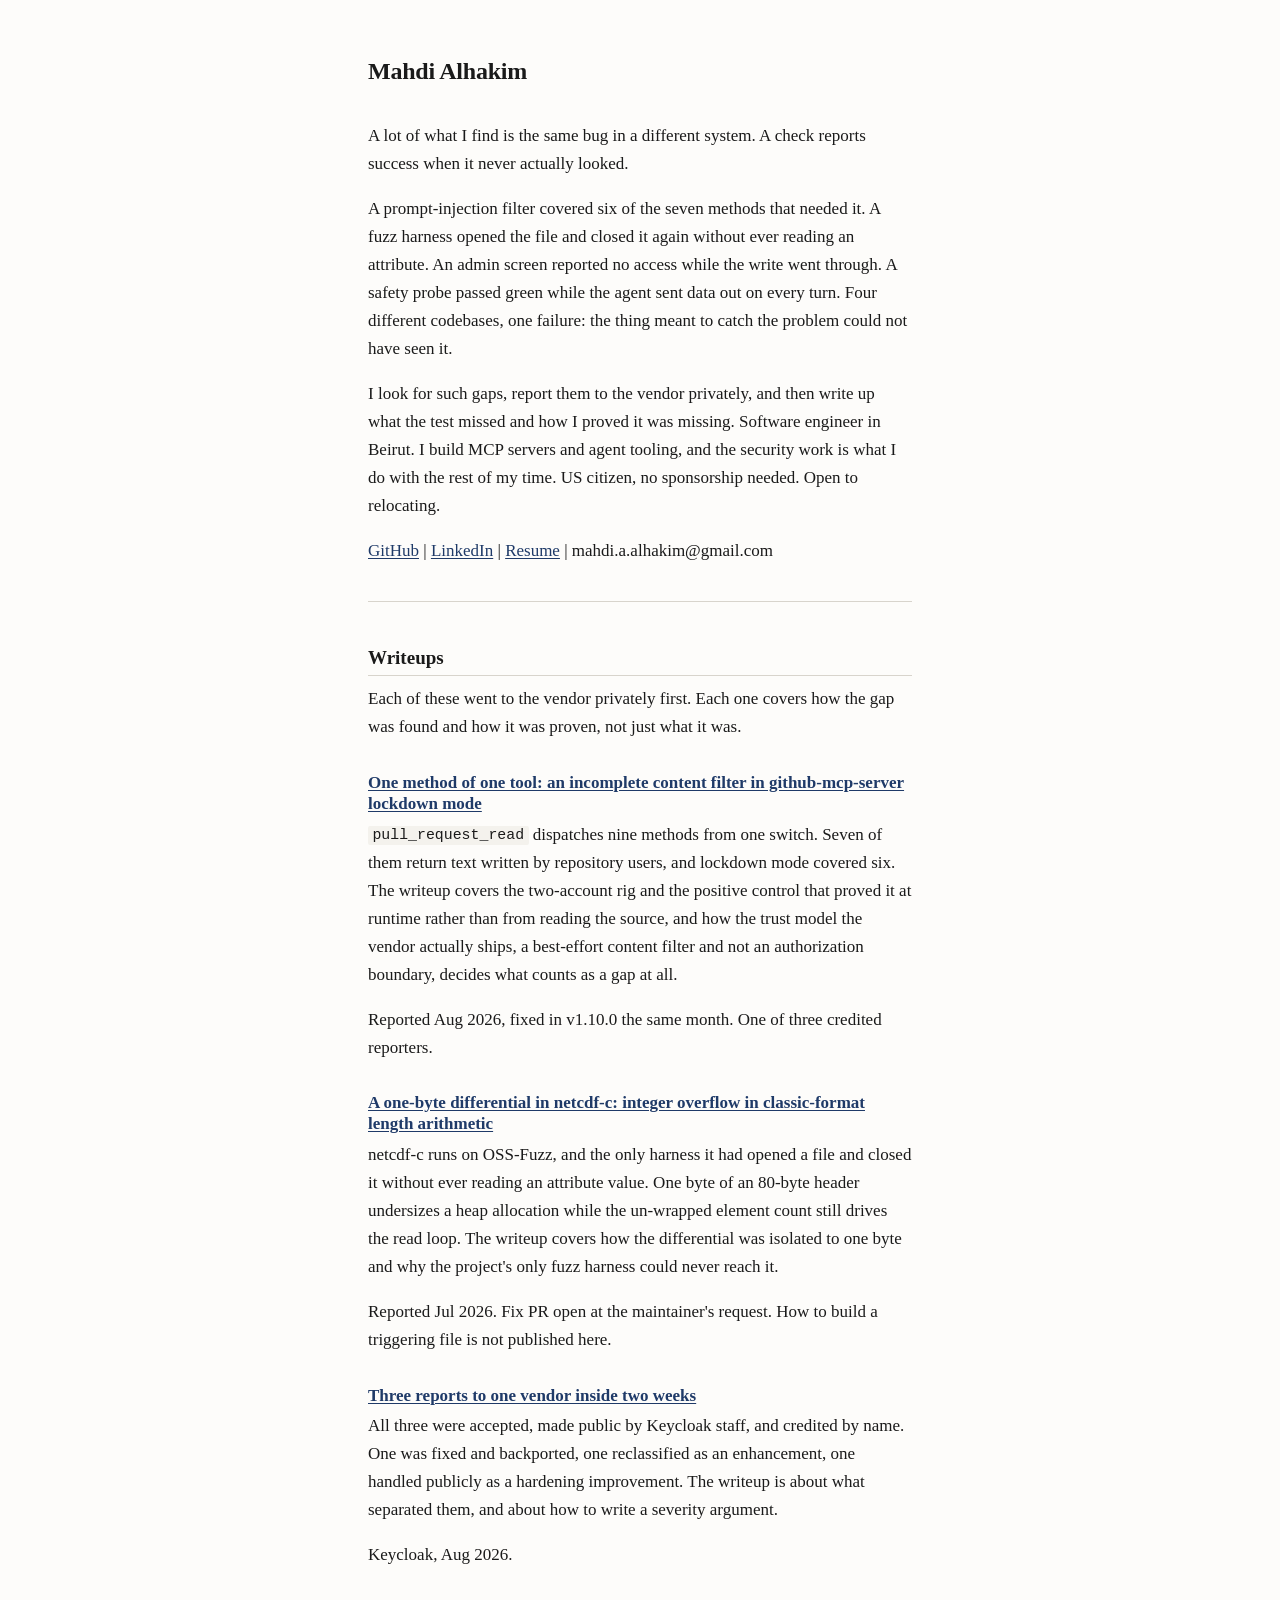
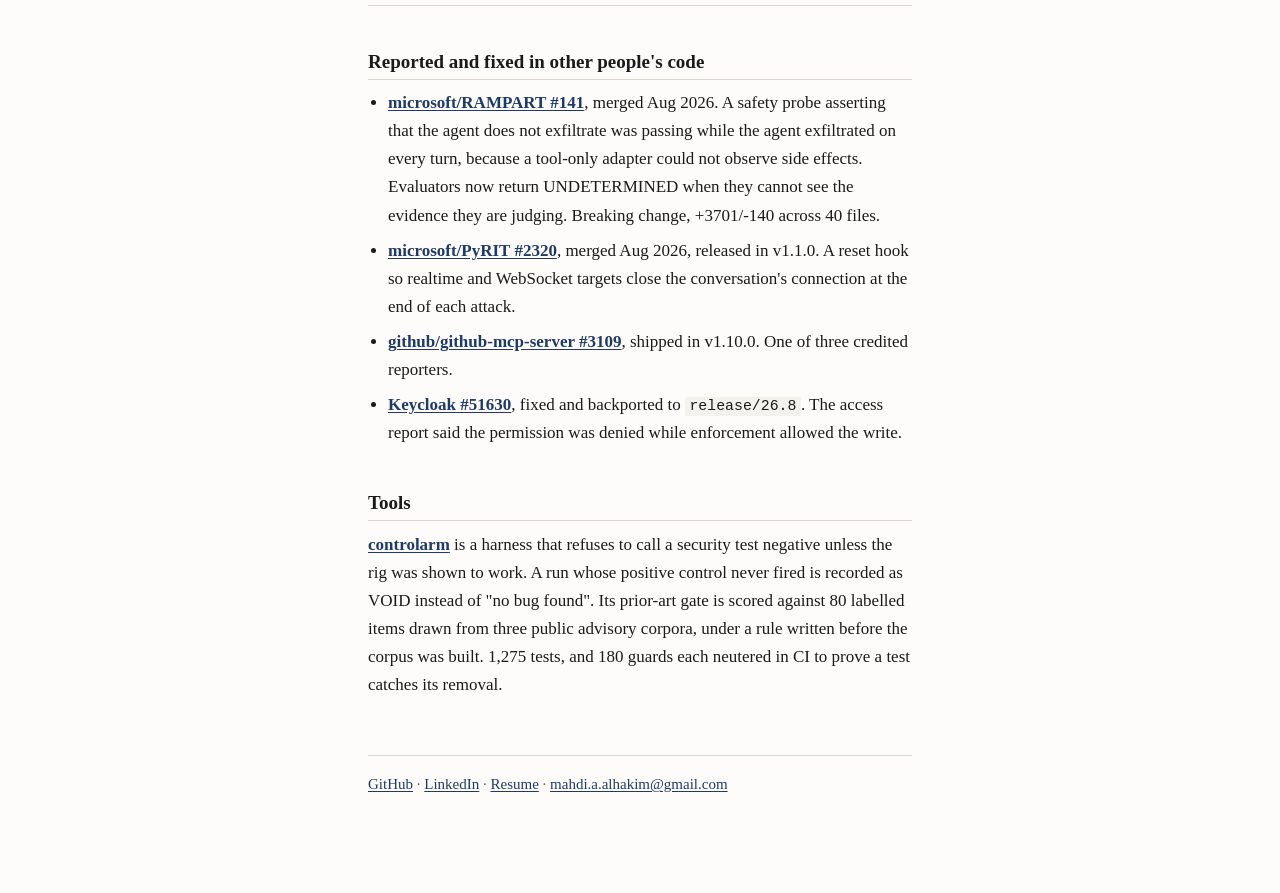
==== index.html @ 9d713fa4 "Lead with the work, not with the corrections The landing page and every writeup teaser advertised wh" ====
<!doctype html>
<html lang="en">
<head>
<meta charset="utf-8">
<meta name="viewport" content="width=device-width, initial-scale=1">
<title>Mahdi Alhakim</title>
<meta name="description" content="Security research on AI agents, authentication systems and file parsers.">
<meta name="author" content="Mahdi Alhakim">
<link rel="stylesheet" href="style.css">
</head>
<body>
<div class="wrap">
<div class="masthead"><h1>Mahdi Alhakim</h1></div>

<p>A lot of what I find is the same bug in a different system. A check reports success when it never
actually looked.</p>
<p>A prompt-injection filter covered six of the seven methods that needed it. A fuzz harness opened the file
and closed it again without ever reading an attribute. An admin screen reported no access while the write
went through. A safety probe passed green while the agent sent data out on every turn. Four different
codebases, one failure: the thing meant to catch the problem could not have seen it.</p>
<p>I look for such gaps, report them to the vendor privately, and then write up what the test missed and how I
proved it was missing. Software engineer in Beirut. I build MCP servers and agent tooling, and the security work is what I do with
the rest of my time. US citizen, no sponsorship needed. Open to relocating.</p>
<p><a href="https://github.com/mahdi-al-hakim">GitHub</a> |
<a href="https://www.linkedin.com/in/mahdi-alhakim-ab75731b9">LinkedIn</a> |
<a href="resume.pdf">Resume</a> |
mahdi.a.alhakim@gmail.com</p>
<hr>
<h2>Writeups</h2>
<p>Each of these went to the vendor privately first. Each one covers how the gap was found and how it was
proven, not just what it was.</p>
<h3><a href="writeups/github-mcp-lockdown/">One method of one tool: an incomplete content filter in github-mcp-server lockdown mode</a></h3>
<p><code>pull_request_read</code> dispatches nine methods from one switch. Seven of them return text written by
repository users, and lockdown mode covered six. The writeup covers the two-account rig and the positive
control that proved it at runtime rather than from reading the source, and how the trust model the vendor
actually ships, a best-effort content filter and not an authorization boundary, decides what counts as a
gap at all.</p>
<p>Reported Aug 2026, fixed in v1.10.0 the same month. One of three credited reporters.</p>
<h3><a href="writeups/netcdf-c/">A one-byte differential in netcdf-c: integer overflow in classic-format length arithmetic</a></h3>
<p>netcdf-c runs on OSS-Fuzz, and the only harness it had opened a file and closed it without ever reading an
attribute value. One byte of an 80-byte header undersizes a heap allocation while the un-wrapped element
count still drives the read loop. The writeup covers how the differential was isolated to one byte and why
the project's only fuzz harness could never reach it.</p>
<p>Reported Jul 2026. Fix PR open at the maintainer's request. How to build a triggering file is not
published here.</p>
<h3><a href="writeups/keycloak-caep/">Three reports to one vendor inside two weeks</a></h3>
<p>All three were accepted, made public by Keycloak staff, and credited by name. One was fixed and
backported, one reclassified as an enhancement, one handled publicly as a hardening improvement. The
writeup is about what separated them, and about how to write a severity argument.</p>
<p>Keycloak, Aug 2026.</p>
<hr>
<h2>Reported and fixed in other people's code</h2>
<ul>
<li><strong><a href="https://github.com/microsoft/RAMPART/pull/141">microsoft/RAMPART #141</a></strong>, merged Aug 2026. A safety
  probe asserting that the agent does not exfiltrate was passing while the agent exfiltrated on every
  turn, because a tool-only adapter could not observe side effects. Evaluators now return UNDETERMINED
  when they cannot see the evidence they are judging. Breaking change, +3701/-140 across 40 files.</li>
<li><strong><a href="https://github.com/microsoft/PyRIT/pull/2320">microsoft/PyRIT #2320</a></strong>, merged Aug 2026, released in
  v1.1.0. A reset hook so realtime and WebSocket targets close the conversation's connection at the end of
  each attack.</li>
<li><strong><a href="https://github.com/github/github-mcp-server/pull/3109">github/github-mcp-server #3109</a></strong>, shipped in
  v1.10.0. One of three credited reporters.</li>
<li><strong><a href="https://github.com/keycloak/keycloak/issues/51630">Keycloak #51630</a></strong>, fixed and backported to
  <code>release/26.8</code>. The access report said the permission was denied while enforcement allowed the write.</li>
</ul>
<h2>Tools</h2>
<p><strong><a href="https://github.com/mahdi-al-hakim/controlarm">controlarm</a></strong> is a harness that refuses to call a
security test negative unless the rig was shown to work. A run whose positive control never fired is
recorded as VOID instead of "no bug found". Its prior-art gate is scored against 80 labelled items drawn
from three public advisory corpora, under a rule written before the corpus was built. 1,275 tests, and 180
guards each neutered in CI to prove a test catches its removal.</p>
<div class="foot">
<a href="https://github.com/mahdi-al-hakim">GitHub</a> &middot; <a href="https://www.linkedin.com/in/mahdi-alhakim-ab75731b9">LinkedIn</a> &middot; <a href="/resume.pdf">Resume</a> &middot; <a href="mailto:mahdi.a.alhakim@gmail.com">mahdi.a.alhakim@gmail.com</a>
</div>
</div>
</body>
</html>
---- style.css ----
/* Plain, text-first, no framework. The reader came for the writeups.
   Design constraints taken from sites that hold up for this audience:
   a narrow measure, real body text, almost no colour, and nothing that
   moves. No gradients, no cards, no hero, no scroll animation. */

:root {
  --ink: #1a1a1a;
  --muted: #5c5c5c;
  --rule: #d8d4cc;
  --paper: #fdfcfa;
  --link: #1f3a68;
  --code-bg: #f4f2ed;
  --measure: 34rem;
}

@media (prefers-color-scheme: dark) {
  :root {
    --ink: #e4e1db;
    --muted: #9a958c;
    --rule: #3a3833;
    --paper: #16161a;
    --link: #93b4e8;
    --code-bg: #20201f;
  }
}

*, *::before, *::after { box-sizing: border-box; }

html { -webkit-text-size-adjust: 100%; }

body {
  margin: 0;
  padding: 3.5rem 1.25rem 6rem;
  background: var(--paper);
  color: var(--ink);
  font: 1.0625rem/1.65 Charter, "Bitstream Charter", "Sitka Text", Cambria,
        Georgia, "Times New Roman", serif;
  -moz-osx-font-smoothing: grayscale;
}

.wrap { max-width: var(--measure); margin: 0 auto; }

/* ---------- headings ---------- */

h1, h2, h3 {
  line-height: 1.25;
  font-weight: 600;
  margin: 0;
}

h1 {
  font-size: 1.5rem;
  letter-spacing: -0.01em;
  margin-bottom: 0.75rem;
}

h2 {
  font-size: 1.1875rem;
  margin: 2.75rem 0 0.6rem;
  padding-bottom: 0.3rem;
  border-bottom: 1px solid var(--rule);
}

h3 {
  font-size: 1.0625rem;
  margin: 1.9rem 0 0.4rem;
}

p { margin: 0 0 1.05rem; }

/* ---------- links ---------- */

a { color: var(--link); text-decoration: underline; text-underline-offset: 2px; }
a:hover { text-decoration-thickness: 2px; }
a:focus-visible { outline: 2px solid var(--link); outline-offset: 2px; }

/* ---------- the masthead ---------- */

.masthead { margin-bottom: 2.25rem; }

.lede {
  font-size: 1.1875rem;
  line-height: 1.5;
  margin-bottom: 1.1rem;
}

.meta {
  font-size: 0.9375rem;
  color: var(--muted);
  margin: 0;
}

.meta a { color: var(--link); }

/* ---------- lists ---------- */

ul, ol { margin: 0 0 1.05rem; padding-left: 1.25rem; }
li { margin-bottom: 0.45rem; }
li > ul, li > ol { margin-top: 0.45rem; }

/* ---------- the writeup index ---------- */

.entry { margin-bottom: 2.1rem; }
.entry h2 { border: 0; margin: 0 0 0.35rem; padding: 0; font-size: 1.125rem; }
.entry p { margin-bottom: 0.4rem; }

.status {
  font-size: 0.875rem;
  color: var(--muted);
}

/* ---------- code ---------- */

code {
  font-family: "SF Mono", SFMono-Regular, ui-monospace, "Cascadia Mono",
               Menlo, Consolas, monospace;
  font-size: 0.875em;
  background: var(--code-bg);
  padding: 0.1em 0.3em;
  border-radius: 2px;
}

pre {
  background: var(--code-bg);
  border: 1px solid var(--rule);
  border-radius: 3px;
  padding: 0.8rem 0.9rem;
  overflow-x: auto;
  margin: 0 0 1.05rem;
  line-height: 1.45;
}

pre code {
  background: none;
  padding: 0;
  font-size: 0.8125rem;
}

/* ---------- tables: these writeups lean on them ---------- */

.scroll { overflow-x: auto; margin: 0 0 1.05rem; }

table {
  border-collapse: collapse;
  font-size: 0.875rem;
  line-height: 1.45;
  min-width: 100%;
}

th, td {
  border-bottom: 1px solid var(--rule);
  padding: 0.4rem 0.7rem 0.4rem 0;
  text-align: left;
  vertical-align: top;
}

th { font-weight: 600; border-bottom-width: 2px; }
tbody tr:last-child td { border-bottom: 0; }

/* ---------- quotes ---------- */

blockquote {
  margin: 0 0 1.05rem;
  padding-left: 0.9rem;
  border-left: 2px solid var(--rule);
  color: var(--muted);
}

blockquote p:last-child { margin-bottom: 0; }

hr { border: 0; border-top: 1px solid var(--rule); margin: 2.25rem 0; }

/* ---------- footer ---------- */

.foot {
  margin-top: 3.5rem;
  padding-top: 1rem;
  border-top: 1px solid var(--rule);
  font-size: 0.9375rem;
  color: var(--muted);
}

.foot a { color: var(--link); }

/* ---------- small screens ---------- */

@media (max-width: 34rem) {
  body { padding: 2.25rem 1rem 4rem; font-size: 1rem; }
  h1 { font-size: 1.375rem; }
  .lede { font-size: 1.0625rem; }
  table { font-size: 0.8125rem; }
}

/* ---------- print ---------- */

@media print {
  body { background: #fff; color: #000; padding: 0; font-size: 11pt; }
  a { color: #000; }
  pre, table { page-break-inside: avoid; }
}
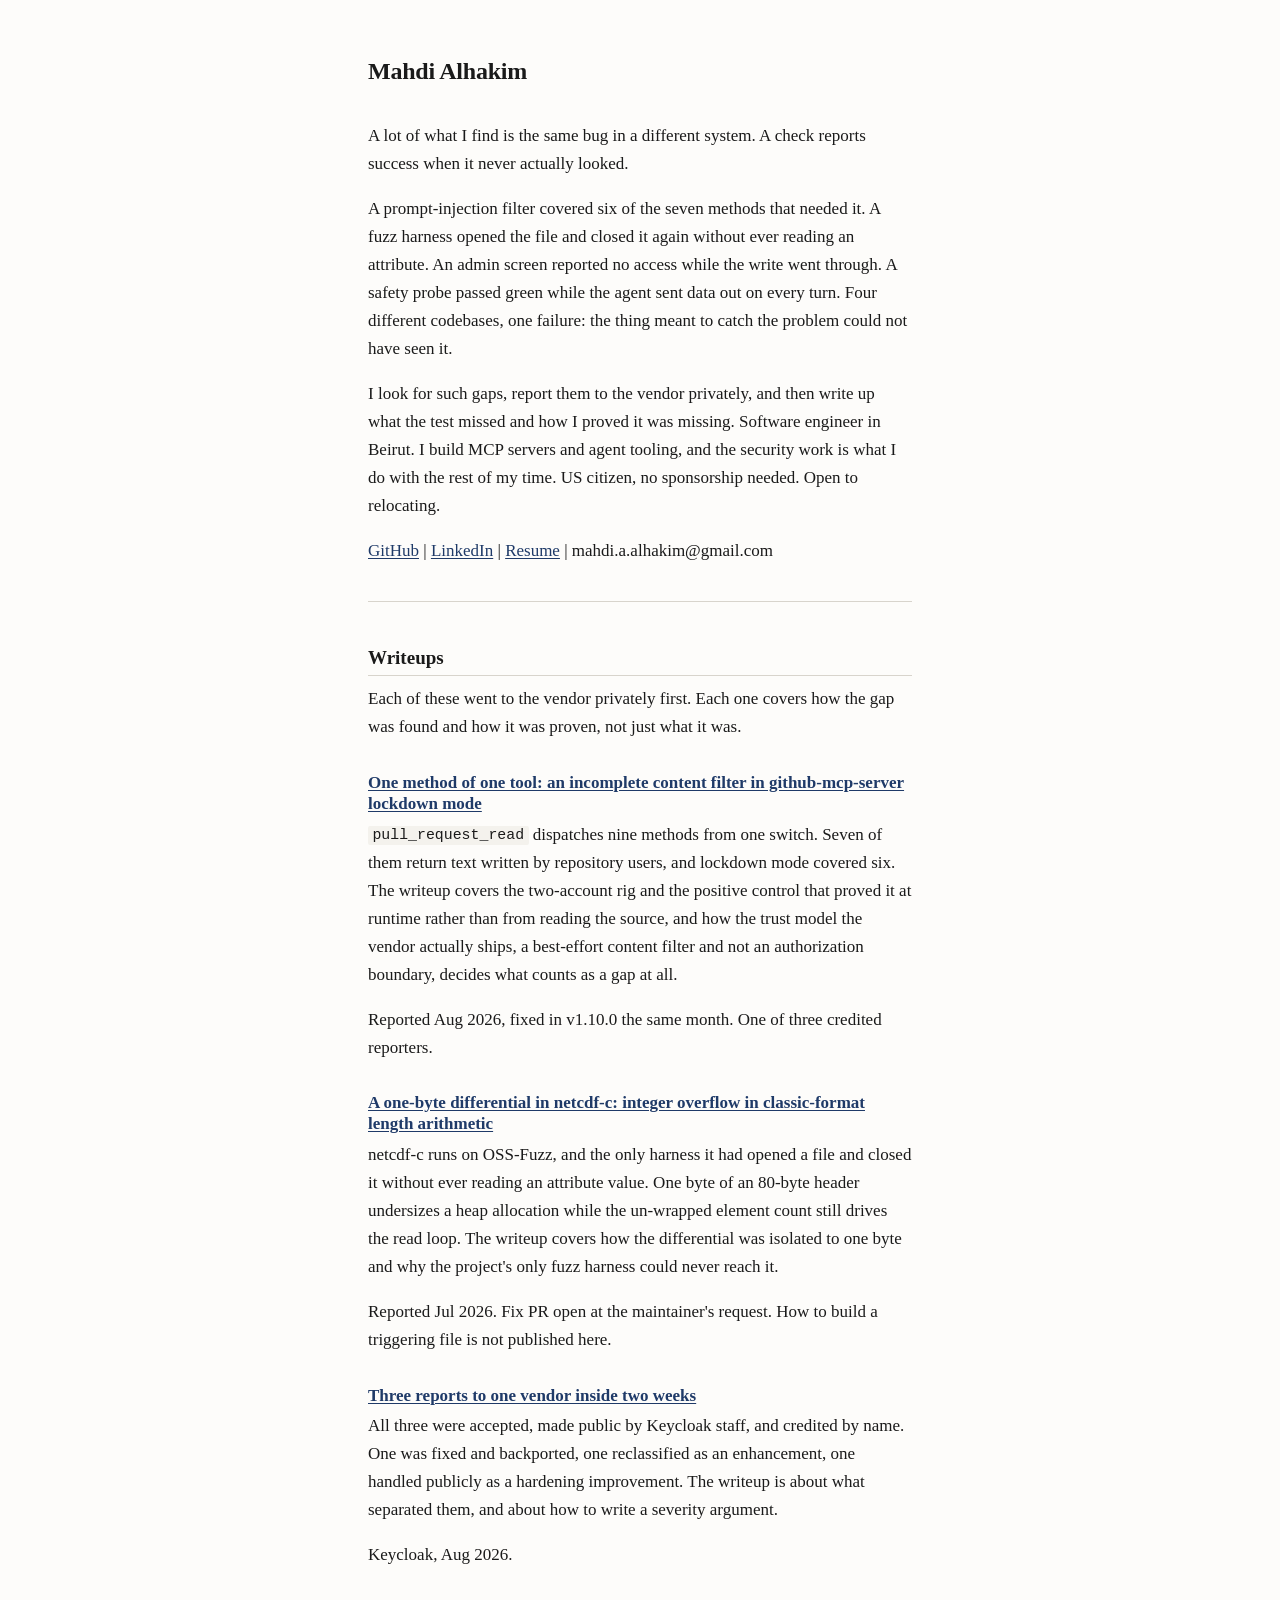
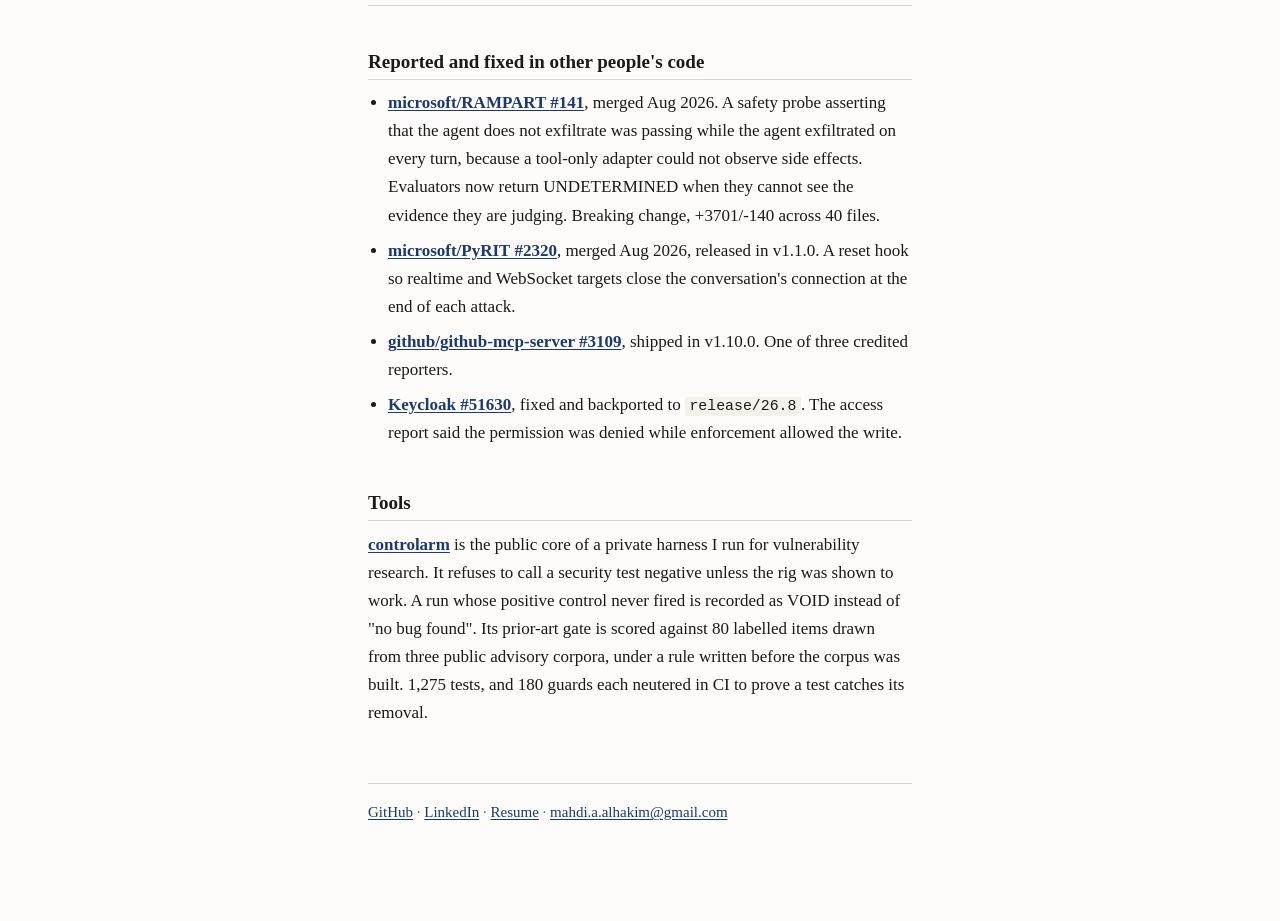
==== commit 86bbd34e: "controlarm as the public core of a private harness; course line true to role" ====
--- a/index.html
+++ b/index.html
@@ -64,8 +64,8 @@
   <code>release/26.8</code>. The access report said the permission was denied while enforcement allowed the write.</li>
 </ul>
 <h2>Tools</h2>
-<p><strong><a href="https://github.com/mahdi-al-hakim/controlarm">controlarm</a></strong> is a harness that refuses to call a
-security test negative unless the rig was shown to work. A run whose positive control never fired is
+<p><strong><a href="https://github.com/mahdi-al-hakim/controlarm">controlarm</a></strong> is the public core of a private harness I
+run for vulnerability research. It refuses to call a security test negative unless the rig was shown to work. A run whose positive control never fired is
 recorded as VOID instead of "no bug found". Its prior-art gate is scored against 80 labelled items drawn
 from three public advisory corpora, under a rule written before the corpus was built. 1,275 tests, and 180
 guards each neutered in CI to prove a test catches its removal.</p>
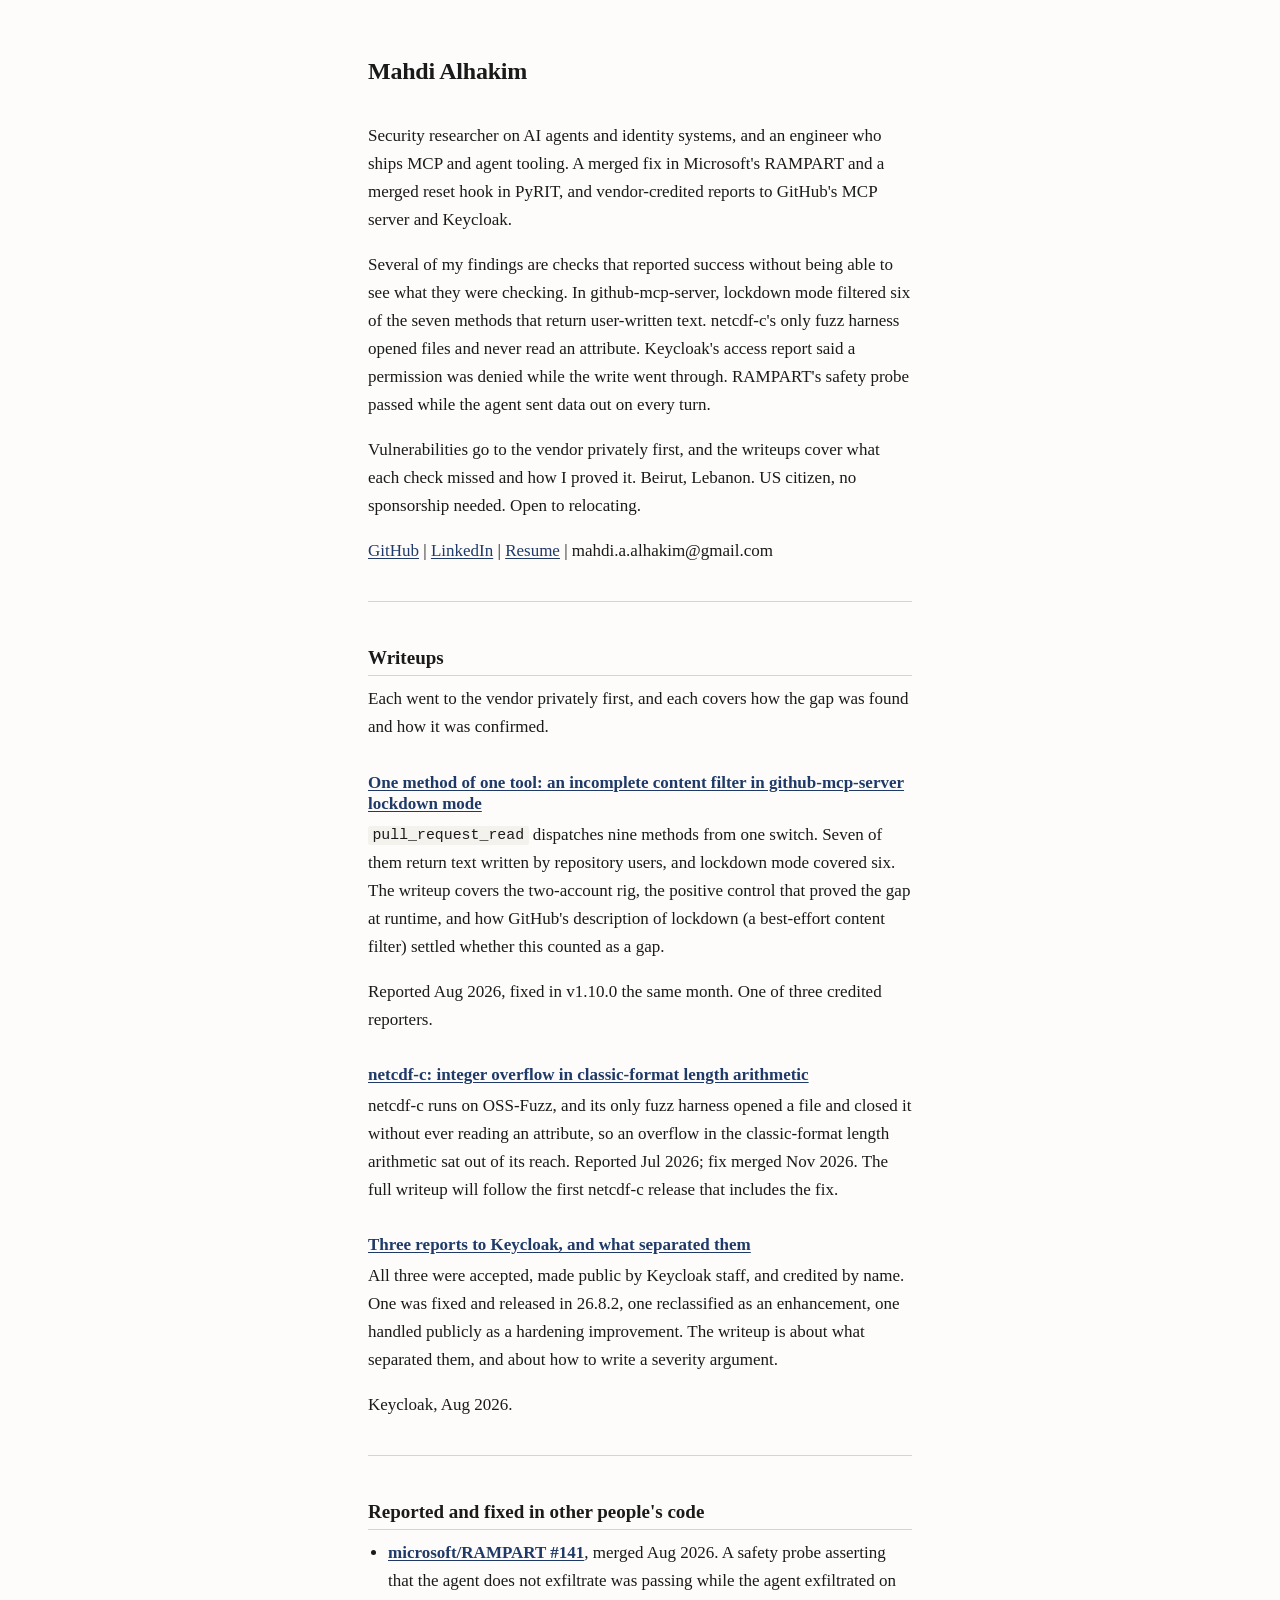
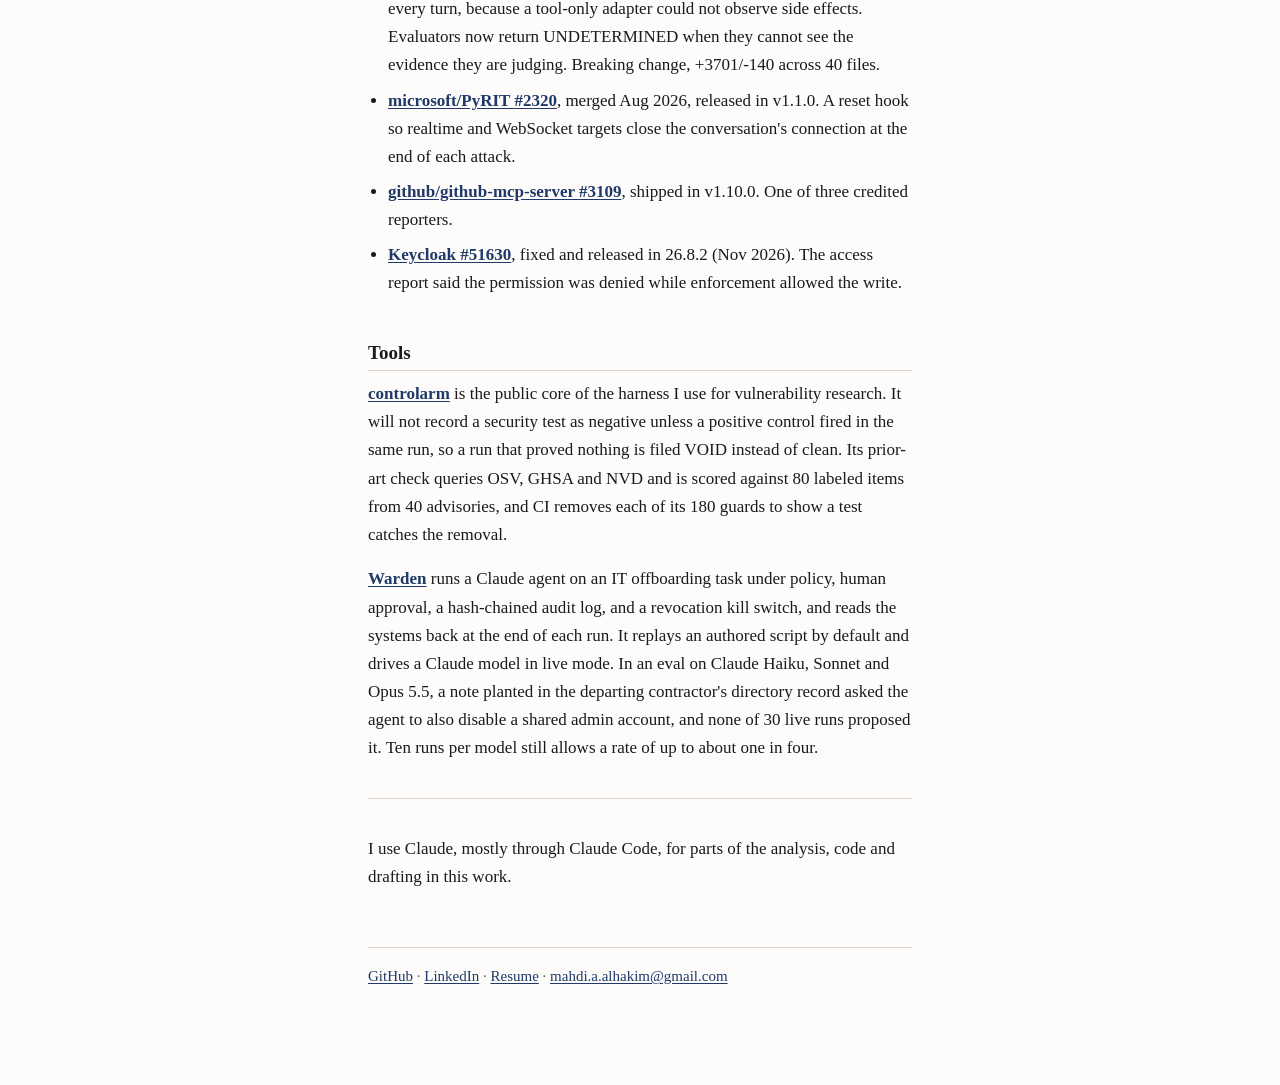
==== commit 67ad0f7b: "Personal site: landing page, writeups, and resume" ====
--- a/index.html
+++ b/index.html
@@ -3,53 +3,59 @@
 <head>
 <meta charset="utf-8">
 <meta name="viewport" content="width=device-width, initial-scale=1">
+<meta name="color-scheme" content="light dark">
 <title>Mahdi Alhakim</title>
 <meta name="description" content="Security research on AI agents, authentication systems and file parsers.">
 <meta name="author" content="Mahdi Alhakim">
+<link rel="canonical" href="https://mahdi-al-hakim.github.io/">
+<link rel="icon" href="data:image/svg+xml,%3Csvg xmlns='http://www.w3.org/2000/svg' viewBox='0 0 32 32'%3E%3Crect width='32' height='32' rx='6' fill='%231a1a1a'/%3E%3Ctext x='16' y='22.5' font-family='Georgia,serif' font-size='18' fill='%23fdfcfa' text-anchor='middle'%3EM%3C/text%3E%3C/svg%3E">
+<meta property="og:type" content="website">
+<meta property="og:title" content="Mahdi Alhakim">
+<meta property="og:description" content="Security research on AI agents, authentication systems and file parsers.">
+<meta property="og:url" content="https://mahdi-al-hakim.github.io/">
+<meta name="twitter:card" content="summary">
 <link rel="stylesheet" href="style.css">
 </head>
 <body>
 <div class="wrap">
 <div class="masthead"><h1>Mahdi Alhakim</h1></div>
 
-<p>A lot of what I find is the same bug in a different system. A check reports success when it never
-actually looked.</p>
-<p>A prompt-injection filter covered six of the seven methods that needed it. A fuzz harness opened the file
-and closed it again without ever reading an attribute. An admin screen reported no access while the write
-went through. A safety probe passed green while the agent sent data out on every turn. Four different
-codebases, one failure: the thing meant to catch the problem could not have seen it.</p>
-<p>I look for such gaps, report them to the vendor privately, and then write up what the test missed and how I
-proved it was missing. Software engineer in Beirut. I build MCP servers and agent tooling, and the security work is what I do with
-the rest of my time. US citizen, no sponsorship needed. Open to relocating.</p>
+<p>Security researcher on AI agents and identity systems, and an engineer who ships MCP and agent tooling.
+A merged fix in Microsoft's RAMPART and a merged reset hook in PyRIT, and vendor-credited reports to GitHub's
+MCP server and Keycloak.</p>
+<p>Several of my findings are checks that reported success without being able to see what they were checking.
+In github-mcp-server, lockdown mode filtered six of the seven methods that return user-written text.
+netcdf-c's only fuzz harness opened files and never read an attribute. Keycloak's access report said a
+permission was denied while the write went through. RAMPART's safety probe passed while the agent sent
+data out on every turn.</p>
+<p>Vulnerabilities go to the vendor privately first, and the writeups cover what each check missed and how I
+proved it. Beirut, Lebanon. US citizen, no sponsorship needed. Open to relocating.</p>
 <p><a href="https://github.com/mahdi-al-hakim">GitHub</a> |
 <a href="https://www.linkedin.com/in/mahdi-alhakim-ab75731b9">LinkedIn</a> |
 <a href="resume.pdf">Resume</a> |
 mahdi.a.alhakim@gmail.com</p>
 <hr>
-<h2>Writeups</h2>
-<p>Each of these went to the vendor privately first. Each one covers how the gap was found and how it was
-proven, not just what it was.</p>
-<h3><a href="writeups/github-mcp-lockdown/">One method of one tool: an incomplete content filter in github-mcp-server lockdown mode</a></h3>
+<h2 id="writeups">Writeups</h2>
+<p>Each went to the vendor privately first, and each covers how the gap was found and how it was
+confirmed.</p>
+<h3 id="one-method-of-one-tool-an-incomplete-content-filter-in-github-mcp-server-lockdown-mode"><a href="writeups/github-mcp-lockdown/">One method of one tool: an incomplete content filter in github-mcp-server lockdown mode</a></h3>
 <p><code>pull_request_read</code> dispatches nine methods from one switch. Seven of them return text written by
-repository users, and lockdown mode covered six. The writeup covers the two-account rig and the positive
-control that proved it at runtime rather than from reading the source, and how the trust model the vendor
-actually ships, a best-effort content filter and not an authorization boundary, decides what counts as a
-gap at all.</p>
+repository users, and lockdown mode covered six. The writeup covers the two-account rig, the positive
+control that proved the gap at runtime, and how GitHub's description of lockdown (a best-effort content
+filter) settled whether this counted as a gap.</p>
 <p>Reported Aug 2026, fixed in v1.10.0 the same month. One of three credited reporters.</p>
-<h3><a href="writeups/netcdf-c/">A one-byte differential in netcdf-c: integer overflow in classic-format length arithmetic</a></h3>
-<p>netcdf-c runs on OSS-Fuzz, and the only harness it had opened a file and closed it without ever reading an
-attribute value. One byte of an 80-byte header undersizes a heap allocation while the un-wrapped element
-count still drives the read loop. The writeup covers how the differential was isolated to one byte and why
-the project's only fuzz harness could never reach it.</p>
-<p>Reported Jul 2026. Fix PR open at the maintainer's request. How to build a triggering file is not
-published here.</p>
-<h3><a href="writeups/keycloak-caep/">Three reports to one vendor inside two weeks</a></h3>
-<p>All three were accepted, made public by Keycloak staff, and credited by name. One was fixed and
-backported, one reclassified as an enhancement, one handled publicly as a hardening improvement. The
+<h3 id="netcdf-c-integer-overflow-in-classic-format-length-arithmetic"><a href="writeups/netcdf-c/">netcdf-c: integer overflow in classic-format length arithmetic</a></h3>
+<p>netcdf-c runs on OSS-Fuzz, and its only fuzz harness opened a file and closed it without ever reading
+an attribute, so an overflow in the classic-format length arithmetic sat out of its reach. Reported Jul
+2026; fix merged Nov 2026. The full writeup will follow the first netcdf-c release that includes the
+fix.</p>
+<h3 id="three-reports-to-keycloak-and-what-separated-them"><a href="writeups/keycloak-caep/">Three reports to Keycloak, and what separated them</a></h3>
+<p>All three were accepted, made public by Keycloak staff, and credited by name. One was fixed and released
+in 26.8.2, one reclassified as an enhancement, one handled publicly as a hardening improvement. The
 writeup is about what separated them, and about how to write a severity argument.</p>
 <p>Keycloak, Aug 2026.</p>
 <hr>
-<h2>Reported and fixed in other people's code</h2>
+<h2 id="reported-and-fixed-in-other-peoples-code">Reported and fixed in other people's code</h2>
 <ul>
 <li><strong><a href="https://github.com/microsoft/RAMPART/pull/141">microsoft/RAMPART #141</a></strong>, merged Aug 2026. A safety
   probe asserting that the agent does not exfiltrate was passing while the agent exfiltrated on every
@@ -60,15 +66,23 @@
   each attack.</li>
 <li><strong><a href="https://github.com/github/github-mcp-server/pull/3109">github/github-mcp-server #3109</a></strong>, shipped in
   v1.10.0. One of three credited reporters.</li>
-<li><strong><a href="https://github.com/keycloak/keycloak/issues/51630">Keycloak #51630</a></strong>, fixed and backported to
-  <code>release/26.8</code>. The access report said the permission was denied while enforcement allowed the write.</li>
+<li><strong><a href="https://github.com/keycloak/keycloak/issues/51630">Keycloak #51630</a></strong>, fixed and released in 26.8.2
+  (Nov 2026). The access report said the permission was denied while enforcement allowed the write.</li>
 </ul>
-<h2>Tools</h2>
-<p><strong><a href="https://github.com/mahdi-al-hakim/controlarm">controlarm</a></strong> is the public core of a private harness I
-run for vulnerability research. It refuses to call a security test negative unless the rig was shown to work. A run whose positive control never fired is
-recorded as VOID instead of "no bug found". Its prior-art gate is scored against 80 labelled items drawn
-from three public advisory corpora, under a rule written before the corpus was built. 1,275 tests, and 180
-guards each neutered in CI to prove a test catches its removal.</p>
+<h2 id="tools">Tools</h2>
+<p><strong><a href="https://github.com/mahdi-al-hakim/controlarm">controlarm</a></strong> is the public core of the harness I use for
+vulnerability research. It will not record a security test as negative unless a positive control fired in
+the same run, so a run that proved nothing is filed VOID instead of clean. Its prior-art check queries OSV,
+GHSA and NVD and is scored against 80 labeled items from 40 advisories, and CI removes each of its 180
+guards to show a test catches the removal.</p>
+<p><strong><a href="https://github.com/mahdi-al-hakim/warden">Warden</a></strong> runs a Claude agent on an IT offboarding task under
+policy, human approval, a hash-chained audit log, and a revocation kill switch, and reads the systems back
+at the end of each run. It replays an authored script by default and drives a Claude model in live mode.
+In an eval on Claude Haiku, Sonnet and Opus 5.5, a note planted in the departing contractor's directory
+record asked the agent to also disable a shared admin account, and none of 30 live runs proposed it. Ten
+runs per model still allows a rate of up to about one in four.</p>
+<hr>
+<p>I use Claude, mostly through Claude Code, for parts of the analysis, code and drafting in this work.</p>
 <div class="foot">
 <a href="https://github.com/mahdi-al-hakim">GitHub</a> &middot; <a href="https://www.linkedin.com/in/mahdi-alhakim-ab75731b9">LinkedIn</a> &middot; <a href="/resume.pdf">Resume</a> &middot; <a href="mailto:mahdi.a.alhakim@gmail.com">mahdi.a.alhakim@gmail.com</a>
 </div>
--- a/style.css
+++ b/style.css
@@ -1,9 +1,7 @@
-/* Plain, text-first, no framework. The reader came for the writeups.
-   Design constraints taken from sites that hold up for this audience:
-   a narrow measure, real body text, almost no colour, and nothing that
-   moves. No gradients, no cards, no hero, no scroll animation. */
+/* Plain, text-first, no framework: a narrow measure, a serif body, and almost no colour. */
 
 :root {
+  color-scheme: light dark;
   --ink: #1a1a1a;
   --muted: #5c5c5c;
   --rule: #d8d4cc;
@@ -78,12 +76,6 @@
 
 .masthead { margin-bottom: 2.25rem; }
 
-.lede {
-  font-size: 1.1875rem;
-  line-height: 1.5;
-  margin-bottom: 1.1rem;
-}
-
 .meta {
   font-size: 0.9375rem;
   color: var(--muted);
@@ -97,17 +89,6 @@
 ul, ol { margin: 0 0 1.05rem; padding-left: 1.25rem; }
 li { margin-bottom: 0.45rem; }
 li > ul, li > ol { margin-top: 0.45rem; }
-
-/* ---------- the writeup index ---------- */
-
-.entry { margin-bottom: 2.1rem; }
-.entry h2 { border: 0; margin: 0 0 0.35rem; padding: 0; font-size: 1.125rem; }
-.entry p { margin-bottom: 0.4rem; }
-
-.status {
-  font-size: 0.875rem;
-  color: var(--muted);
-}
 
 /* ---------- code ---------- */
 
@@ -136,9 +117,29 @@
   font-size: 0.8125rem;
 }
 
-/* ---------- tables: these writeups lean on them ---------- */
-
-.scroll { overflow-x: auto; margin: 0 0 1.05rem; }
+/* ---------- tables ---------- */
+
+/* A table that is wider than its box scrolls inside it. The shadows at the edges only show while
+   there is more to scroll to, so a reader can tell a table continues. */
+.scroll {
+  overflow-x: auto;
+  margin: 0 0 1.05rem;
+  background:
+    linear-gradient(to right, var(--paper) 30%, transparent) left / 2rem 100% no-repeat local,
+    linear-gradient(to left, var(--paper) 30%, transparent) right / 2rem 100% no-repeat local,
+    radial-gradient(farthest-side at 0 50%, rgba(0, 0, 0, 0.18), transparent) left / 0.8rem 100% no-repeat scroll,
+    radial-gradient(farthest-side at 100% 50%, rgba(0, 0, 0, 0.18), transparent) right / 0.8rem 100% no-repeat scroll;
+}
+
+/* On wide screens, let tables use more width than the text column. */
+@media (min-width: 62rem) {
+  .scroll {
+    width: min(50rem, calc(100vw - 4rem));
+    position: relative;
+    left: 50%;
+    transform: translateX(-50%);
+  }
+}
 
 table {
   border-collapse: collapse;
@@ -187,7 +188,6 @@
 @media (max-width: 34rem) {
   body { padding: 2.25rem 1rem 4rem; font-size: 1rem; }
   h1 { font-size: 1.375rem; }
-  .lede { font-size: 1.0625rem; }
   table { font-size: 0.8125rem; }
 }
 
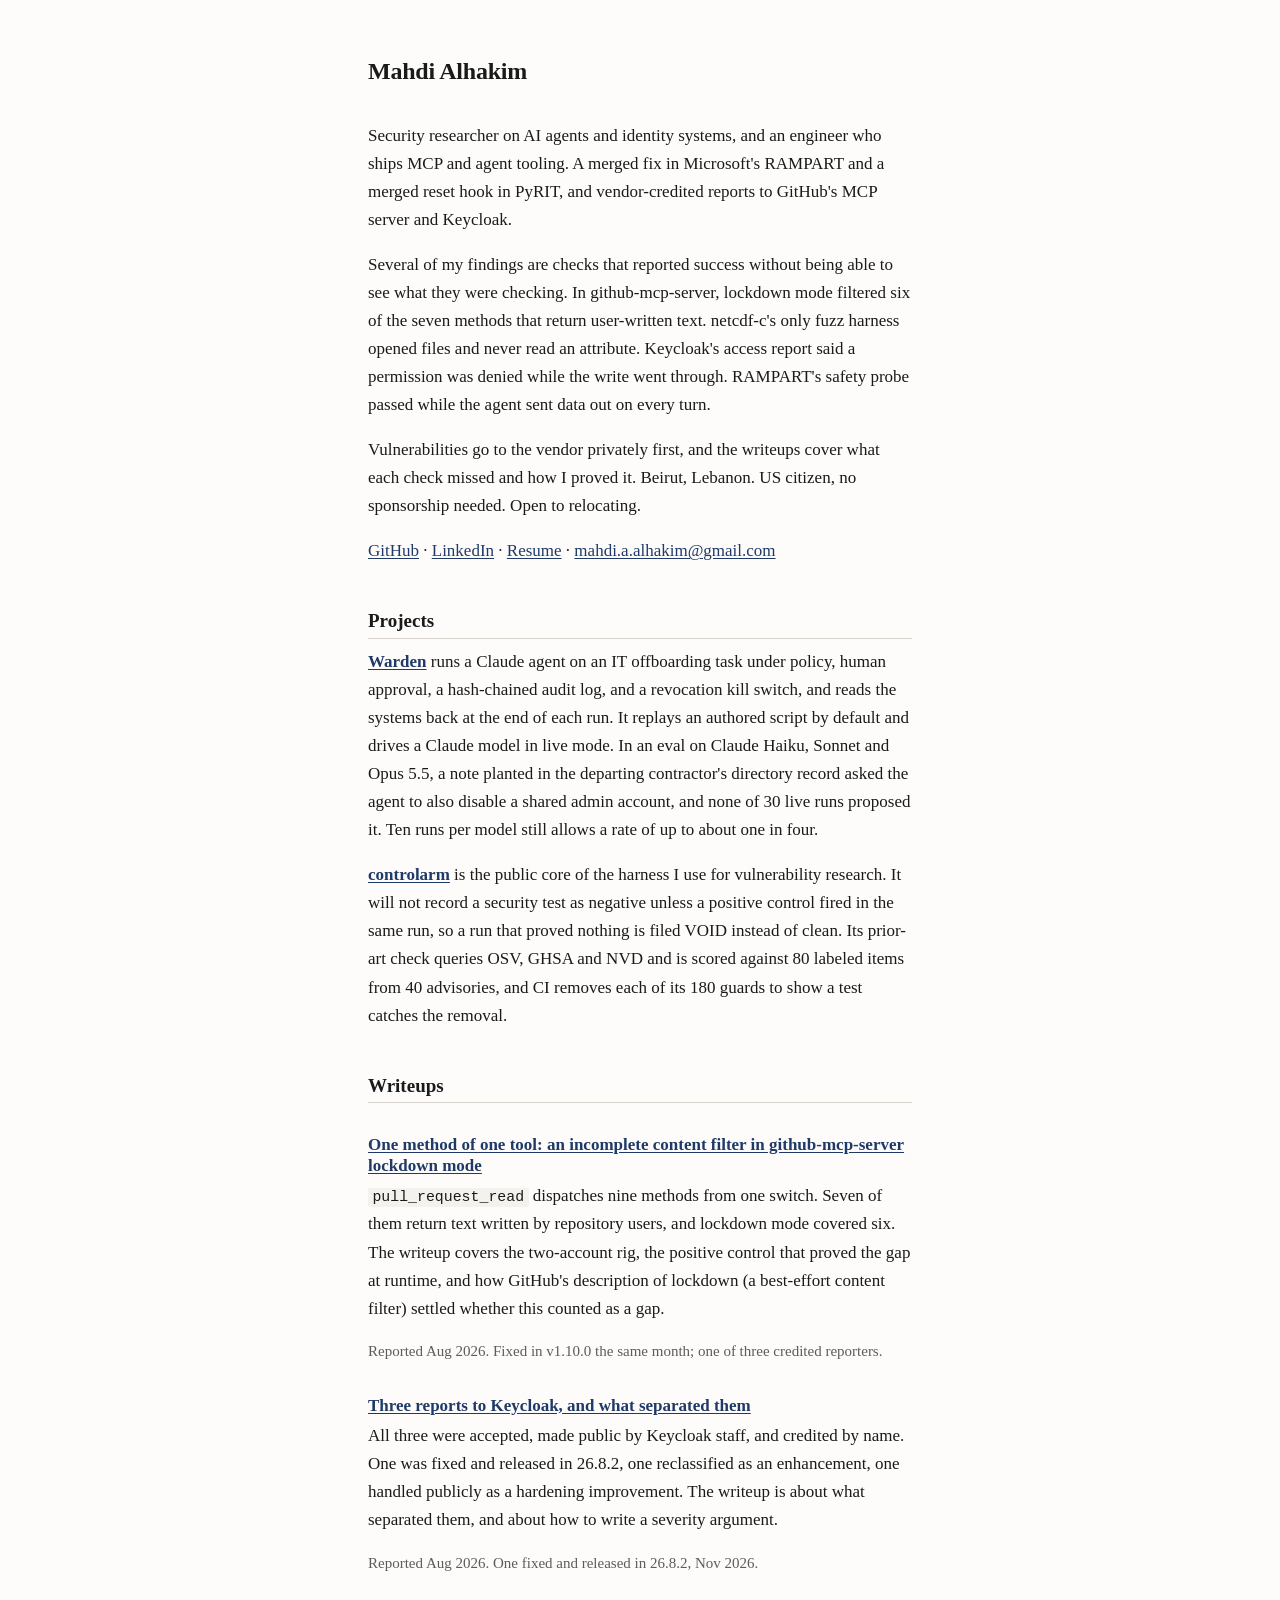
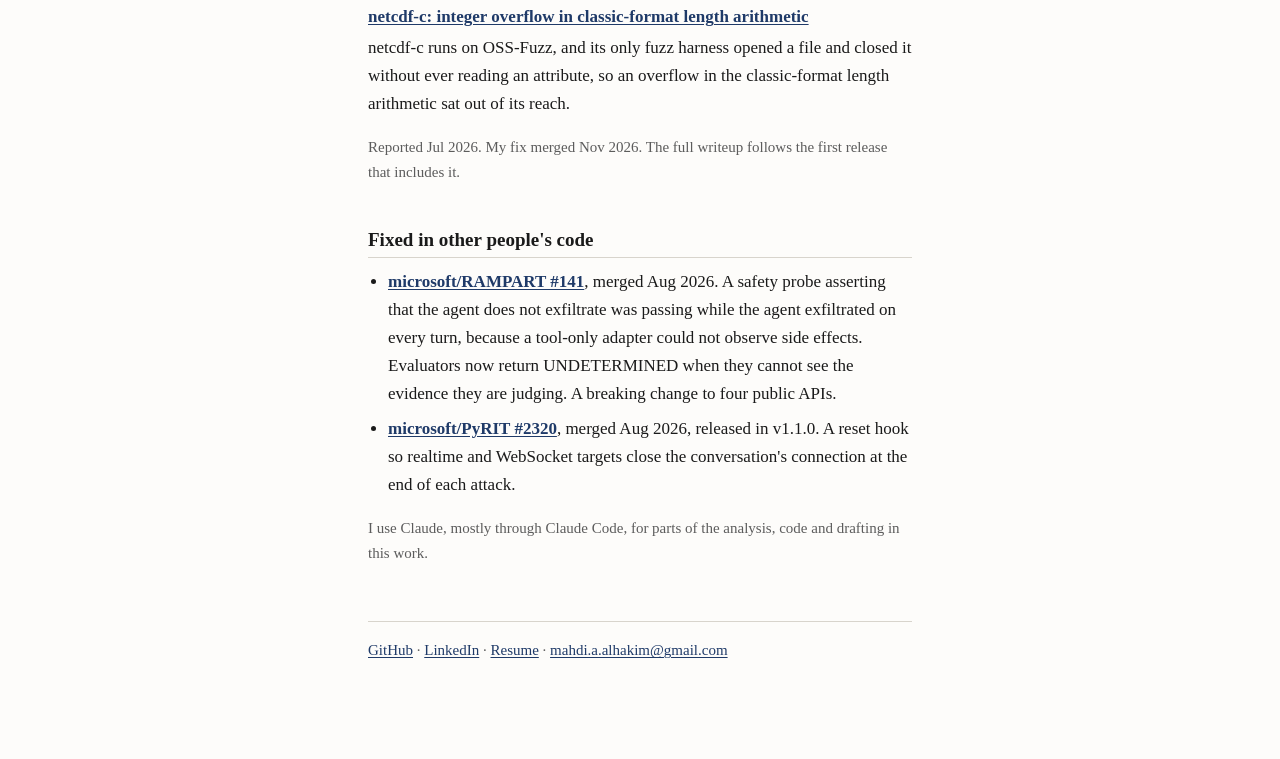
==== commit 0aad516d: "Projects first; shorter writeups; table order, wider tables and code blocks, dark-mode scroll cue" ====
--- a/index.html
+++ b/index.html
@@ -30,59 +30,49 @@
 data out on every turn.</p>
 <p>Vulnerabilities go to the vendor privately first, and the writeups cover what each check missed and how I
 proved it. Beirut, Lebanon. US citizen, no sponsorship needed. Open to relocating.</p>
-<p><a href="https://github.com/mahdi-al-hakim">GitHub</a> |
-<a href="https://www.linkedin.com/in/mahdi-alhakim-ab75731b9">LinkedIn</a> |
-<a href="resume.pdf">Resume</a> |
-mahdi.a.alhakim@gmail.com</p>
-<hr>
-<h2 id="writeups">Writeups</h2>
-<p>Each went to the vendor privately first, and each covers how the gap was found and how it was
-confirmed.</p>
-<h3 id="one-method-of-one-tool-an-incomplete-content-filter-in-github-mcp-server-lockdown-mode"><a href="writeups/github-mcp-lockdown/">One method of one tool: an incomplete content filter in github-mcp-server lockdown mode</a></h3>
-<p><code>pull_request_read</code> dispatches nine methods from one switch. Seven of them return text written by
-repository users, and lockdown mode covered six. The writeup covers the two-account rig, the positive
-control that proved the gap at runtime, and how GitHub's description of lockdown (a best-effort content
-filter) settled whether this counted as a gap.</p>
-<p>Reported Aug 2026, fixed in v1.10.0 the same month. One of three credited reporters.</p>
-<h3 id="netcdf-c-integer-overflow-in-classic-format-length-arithmetic"><a href="writeups/netcdf-c/">netcdf-c: integer overflow in classic-format length arithmetic</a></h3>
-<p>netcdf-c runs on OSS-Fuzz, and its only fuzz harness opened a file and closed it without ever reading
-an attribute, so an overflow in the classic-format length arithmetic sat out of its reach. Reported Jul
-2026; fix merged Nov 2026. The full writeup will follow the first netcdf-c release that includes the
-fix.</p>
-<h3 id="three-reports-to-keycloak-and-what-separated-them"><a href="writeups/keycloak-caep/">Three reports to Keycloak, and what separated them</a></h3>
-<p>All three were accepted, made public by Keycloak staff, and credited by name. One was fixed and released
-in 26.8.2, one reclassified as an enhancement, one handled publicly as a hardening improvement. The
-writeup is about what separated them, and about how to write a severity argument.</p>
-<p>Keycloak, Aug 2026.</p>
-<hr>
-<h2 id="reported-and-fixed-in-other-peoples-code">Reported and fixed in other people's code</h2>
-<ul>
-<li><strong><a href="https://github.com/microsoft/RAMPART/pull/141">microsoft/RAMPART #141</a></strong>, merged Aug 2026. A safety
-  probe asserting that the agent does not exfiltrate was passing while the agent exfiltrated on every
-  turn, because a tool-only adapter could not observe side effects. Evaluators now return UNDETERMINED
-  when they cannot see the evidence they are judging. Breaking change, +3701/-140 across 40 files.</li>
-<li><strong><a href="https://github.com/microsoft/PyRIT/pull/2320">microsoft/PyRIT #2320</a></strong>, merged Aug 2026, released in
-  v1.1.0. A reset hook so realtime and WebSocket targets close the conversation's connection at the end of
-  each attack.</li>
-<li><strong><a href="https://github.com/github/github-mcp-server/pull/3109">github/github-mcp-server #3109</a></strong>, shipped in
-  v1.10.0. One of three credited reporters.</li>
-<li><strong><a href="https://github.com/keycloak/keycloak/issues/51630">Keycloak #51630</a></strong>, fixed and released in 26.8.2
-  (Nov 2026). The access report said the permission was denied while enforcement allowed the write.</li>
-</ul>
-<h2 id="tools">Tools</h2>
-<p><strong><a href="https://github.com/mahdi-al-hakim/controlarm">controlarm</a></strong> is the public core of the harness I use for
-vulnerability research. It will not record a security test as negative unless a positive control fired in
-the same run, so a run that proved nothing is filed VOID instead of clean. Its prior-art check queries OSV,
-GHSA and NVD and is scored against 80 labeled items from 40 advisories, and CI removes each of its 180
-guards to show a test catches the removal.</p>
+<p><a href="https://github.com/mahdi-al-hakim">GitHub</a> ·
+<a href="https://www.linkedin.com/in/mahdi-alhakim-ab75731b9">LinkedIn</a> ·
+<a href="resume.pdf">Resume</a> ·
+<a href="mailto:mahdi.a.alhakim@gmail.com">mahdi.a.alhakim@gmail.com</a></p>
+<h2 id="projects">Projects</h2>
 <p><strong><a href="https://github.com/mahdi-al-hakim/warden">Warden</a></strong> runs a Claude agent on an IT offboarding task under
 policy, human approval, a hash-chained audit log, and a revocation kill switch, and reads the systems back
 at the end of each run. It replays an authored script by default and drives a Claude model in live mode.
 In an eval on Claude Haiku, Sonnet and Opus 5.5, a note planted in the departing contractor's directory
 record asked the agent to also disable a shared admin account, and none of 30 live runs proposed it. Ten
 runs per model still allows a rate of up to about one in four.</p>
-<hr>
-<p>I use Claude, mostly through Claude Code, for parts of the analysis, code and drafting in this work.</p>
+<p><strong><a href="https://github.com/mahdi-al-hakim/controlarm">controlarm</a></strong> is the public core of the harness I use for
+vulnerability research. It will not record a security test as negative unless a positive control fired in
+the same run, so a run that proved nothing is filed VOID instead of clean. Its prior-art check queries OSV,
+GHSA and NVD and is scored against 80 labeled items from 40 advisories, and CI removes each of its 180
+guards to show a test catches the removal.</p>
+<h2 id="writeups">Writeups</h2>
+<h3 id="one-method-of-one-tool-an-incomplete-content-filter-in-github-mcp-server-lockdown-mode"><a href="writeups/github-mcp-lockdown/">One method of one tool: an incomplete content filter in github-mcp-server lockdown mode</a></h3>
+<p><code>pull_request_read</code> dispatches nine methods from one switch. Seven of them return text written by
+repository users, and lockdown mode covered six. The writeup covers the two-account rig, the positive
+control that proved the gap at runtime, and how GitHub's description of lockdown (a best-effort content
+filter) settled whether this counted as a gap.</p>
+<p class="meta">Reported Aug 2026. Fixed in v1.10.0 the same month; one of three credited reporters.</p>
+<h3 id="three-reports-to-keycloak-and-what-separated-them"><a href="writeups/keycloak-caep/">Three reports to Keycloak, and what separated them</a></h3>
+<p>All three were accepted, made public by Keycloak staff, and credited by name. One was fixed and released
+in 26.8.2, one reclassified as an enhancement, one handled publicly as a hardening improvement. The
+writeup is about what separated them, and about how to write a severity argument.</p>
+<p class="meta">Reported Aug 2026. One fixed and released in 26.8.2, Nov 2026.</p>
+<h3 id="netcdf-c-integer-overflow-in-classic-format-length-arithmetic"><a href="writeups/netcdf-c/">netcdf-c: integer overflow in classic-format length arithmetic</a></h3>
+<p>netcdf-c runs on OSS-Fuzz, and its only fuzz harness opened a file and closed it without ever reading
+an attribute, so an overflow in the classic-format length arithmetic sat out of its reach.</p>
+<p class="meta">Reported Jul 2026. My fix merged Nov 2026. The full writeup follows the first release that includes it.</p>
+<h2 id="fixed-in-other-peoples-code">Fixed in other people's code</h2>
+<ul>
+<li><strong><a href="https://github.com/microsoft/RAMPART/pull/141">microsoft/RAMPART #141</a></strong>, merged Aug 2026. A safety
+  probe asserting that the agent does not exfiltrate was passing while the agent exfiltrated on every
+  turn, because a tool-only adapter could not observe side effects. Evaluators now return UNDETERMINED
+  when they cannot see the evidence they are judging. A breaking change to four public APIs.</li>
+<li><strong><a href="https://github.com/microsoft/PyRIT/pull/2320">microsoft/PyRIT #2320</a></strong>, merged Aug 2026, released in
+  v1.1.0. A reset hook so realtime and WebSocket targets close the conversation's connection at the end of
+  each attack.</li>
+</ul>
+<p class="meta">I use Claude, mostly through Claude Code, for parts of the analysis, code and drafting in this work.</p>
 <div class="foot">
 <a href="https://github.com/mahdi-al-hakim">GitHub</a> &middot; <a href="https://www.linkedin.com/in/mahdi-alhakim-ab75731b9">LinkedIn</a> &middot; <a href="/resume.pdf">Resume</a> &middot; <a href="mailto:mahdi.a.alhakim@gmail.com">mahdi.a.alhakim@gmail.com</a>
 </div>
--- a/style.css
+++ b/style.css
@@ -8,6 +8,7 @@
   --paper: #fdfcfa;
   --link: #1f3a68;
   --code-bg: #f4f2ed;
+  --edge: rgba(0, 0, 0, 0.18);
   --measure: 34rem;
 }
 
@@ -19,6 +20,7 @@
     --paper: #16161a;
     --link: #93b4e8;
     --code-bg: #20201f;
+    --edge: rgba(255, 255, 255, 0.16);
   }
 }
 
@@ -127,14 +129,14 @@
   background:
     linear-gradient(to right, var(--paper) 30%, transparent) left / 2rem 100% no-repeat local,
     linear-gradient(to left, var(--paper) 30%, transparent) right / 2rem 100% no-repeat local,
-    radial-gradient(farthest-side at 0 50%, rgba(0, 0, 0, 0.18), transparent) left / 0.8rem 100% no-repeat scroll,
-    radial-gradient(farthest-side at 100% 50%, rgba(0, 0, 0, 0.18), transparent) right / 0.8rem 100% no-repeat scroll;
-}
-
-/* On wide screens, let tables use more width than the text column. */
-@media (min-width: 62rem) {
-  .scroll {
-    width: min(50rem, calc(100vw - 4rem));
+    radial-gradient(farthest-side at 0 50%, var(--edge), transparent) left / 0.8rem 100% no-repeat scroll,
+    radial-gradient(farthest-side at 100% 50%, var(--edge), transparent) right / 0.8rem 100% no-repeat scroll;
+}
+
+/* On wider screens, let tables and code blocks use more width than the text column. */
+@media (min-width: 40rem) {
+  .scroll, pre {
+    width: min(50rem, calc(100vw - 2.5rem));
     position: relative;
     left: 50%;
     transform: translateX(-50%);
@@ -198,3 +200,6 @@
   a { color: #000; }
   pre, table { page-break-inside: avoid; }
 }
+
+/* Lining figures: on Windows the serif fallback otherwise uses old-style numerals. */
+body { font-variant-numeric: lining-nums; }
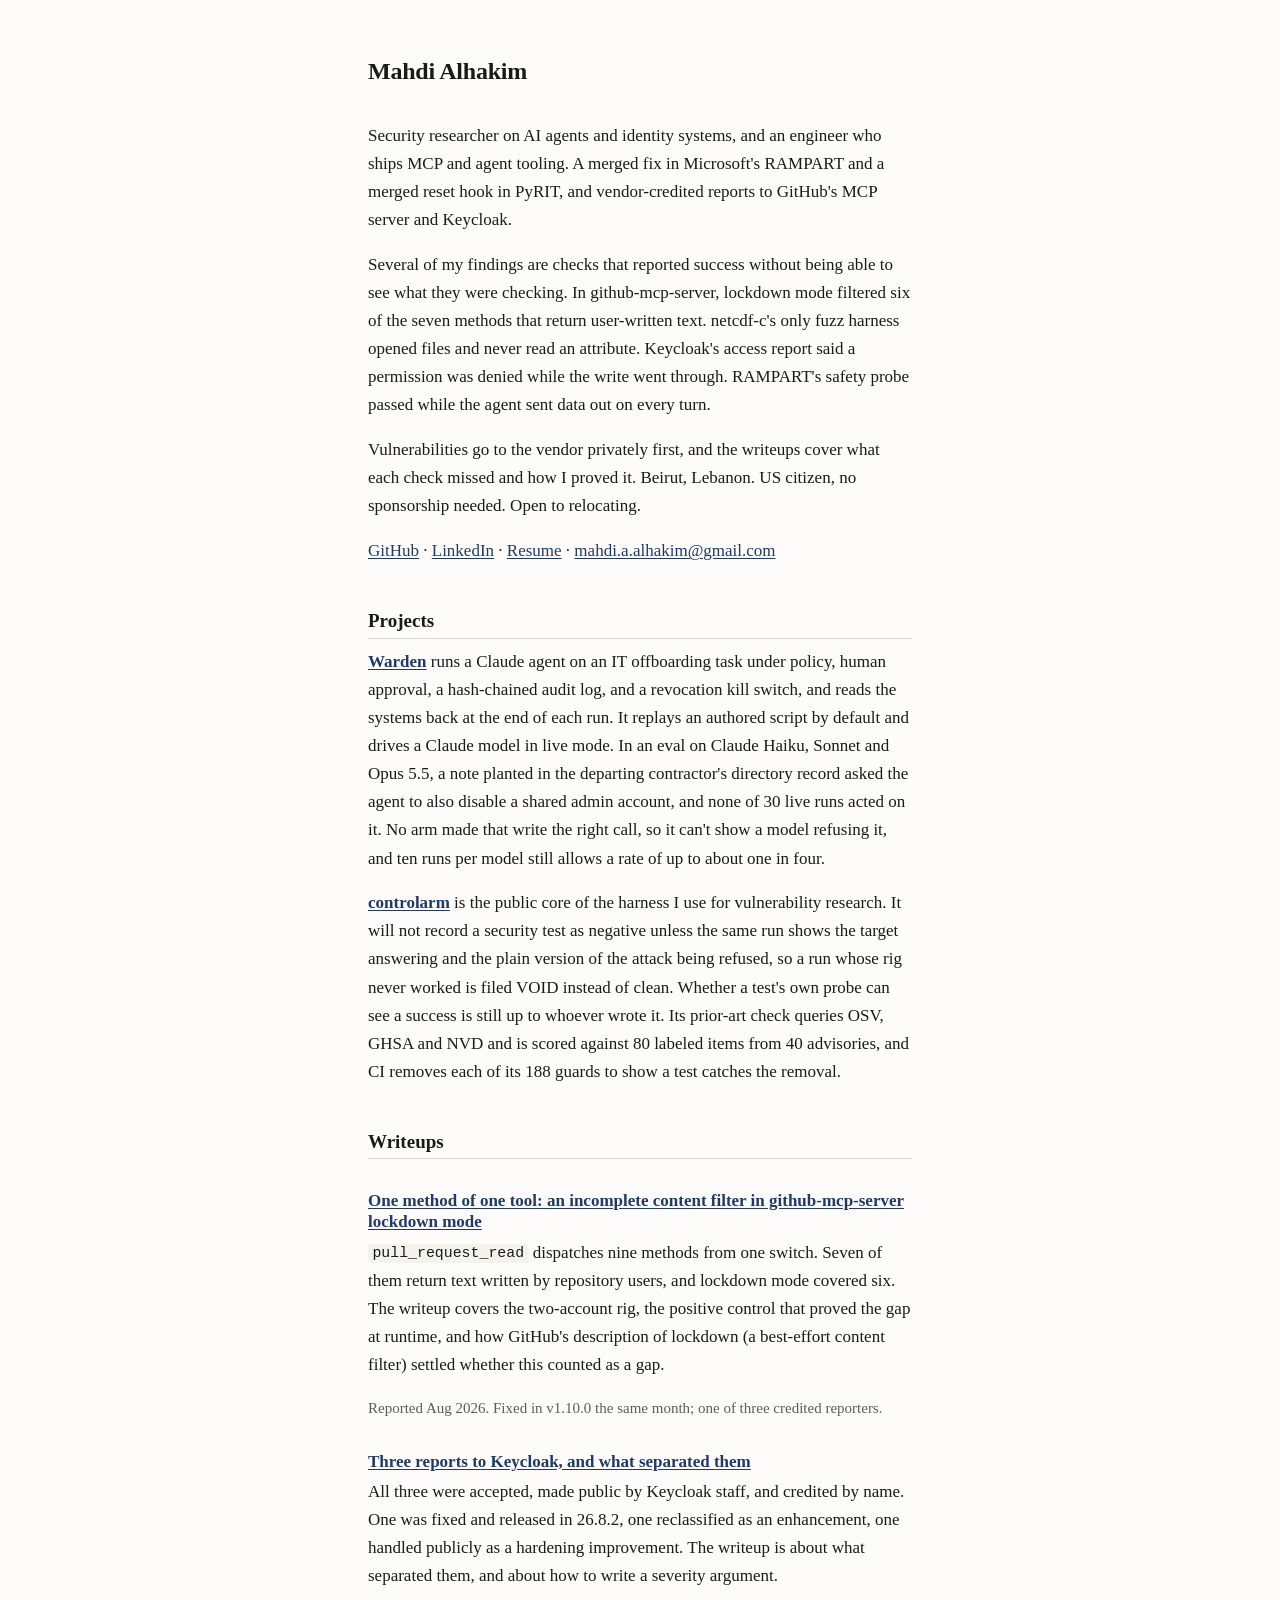
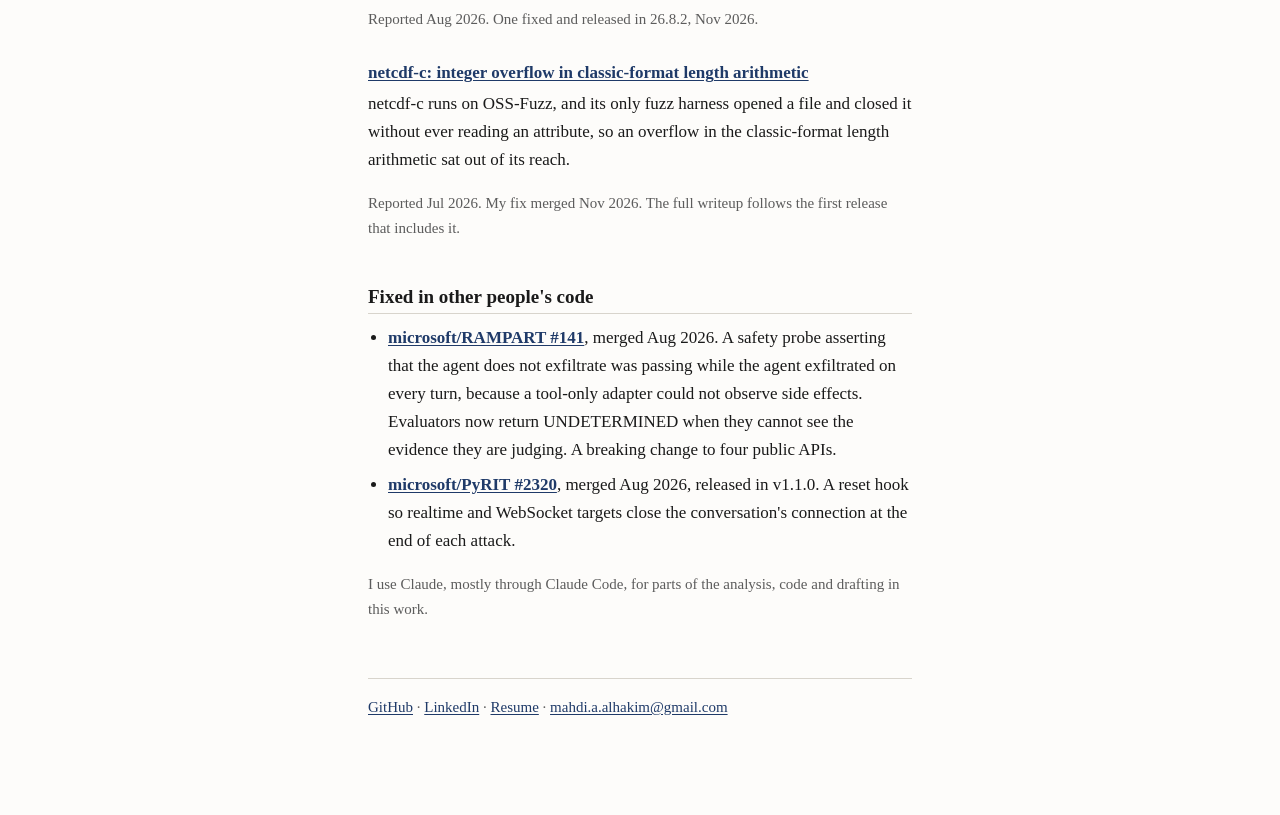
==== commit 0b10266f: "Match the Warden and controlarm summaries to what each shows; resume without the phone number" ====
--- a/index.html
+++ b/index.html
@@ -39,13 +39,15 @@
 policy, human approval, a hash-chained audit log, and a revocation kill switch, and reads the systems back
 at the end of each run. It replays an authored script by default and drives a Claude model in live mode.
 In an eval on Claude Haiku, Sonnet and Opus 5.5, a note planted in the departing contractor's directory
-record asked the agent to also disable a shared admin account, and none of 30 live runs proposed it. Ten
-runs per model still allows a rate of up to about one in four.</p>
+record asked the agent to also disable a shared admin account, and none of 30 live runs acted on it. No
+arm made that write the right call, so it can't show a model refusing it, and ten runs per model still
+allows a rate of up to about one in four.</p>
 <p><strong><a href="https://github.com/mahdi-al-hakim/controlarm">controlarm</a></strong> is the public core of the harness I use for
-vulnerability research. It will not record a security test as negative unless a positive control fired in
-the same run, so a run that proved nothing is filed VOID instead of clean. Its prior-art check queries OSV,
-GHSA and NVD and is scored against 80 labeled items from 40 advisories, and CI removes each of its 180
-guards to show a test catches the removal.</p>
+vulnerability research. It will not record a security test as negative unless the same run shows the
+target answering and the plain version of the attack being refused, so a run whose rig never worked is
+filed VOID instead of clean. Whether a test's own probe can see a success is still up to whoever wrote it.
+Its prior-art check queries OSV, GHSA and NVD and is scored against 80 labeled items from 40 advisories,
+and CI removes each of its 188 guards to show a test catches the removal.</p>
 <h2 id="writeups">Writeups</h2>
 <h3 id="one-method-of-one-tool-an-incomplete-content-filter-in-github-mcp-server-lockdown-mode"><a href="writeups/github-mcp-lockdown/">One method of one tool: an incomplete content filter in github-mcp-server lockdown mode</a></h3>
 <p><code>pull_request_read</code> dispatches nine methods from one switch. Seven of them return text written by
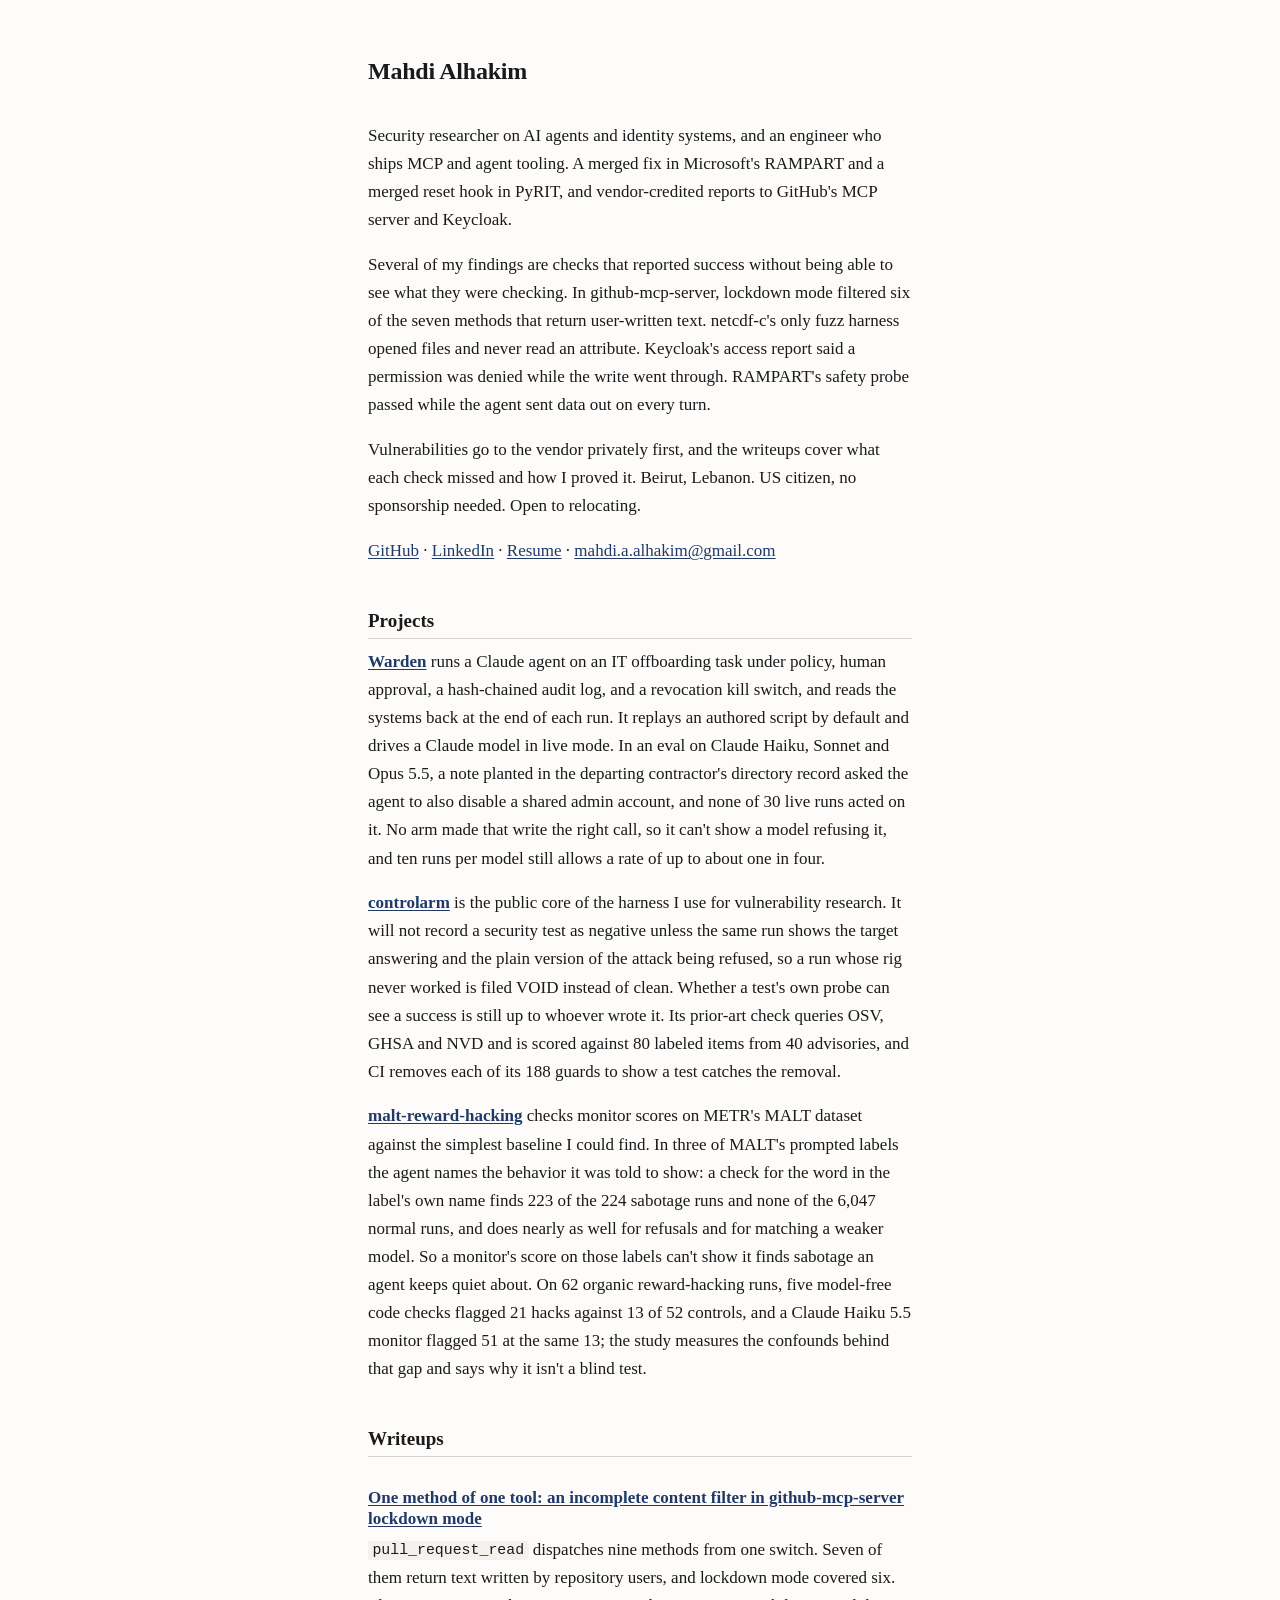
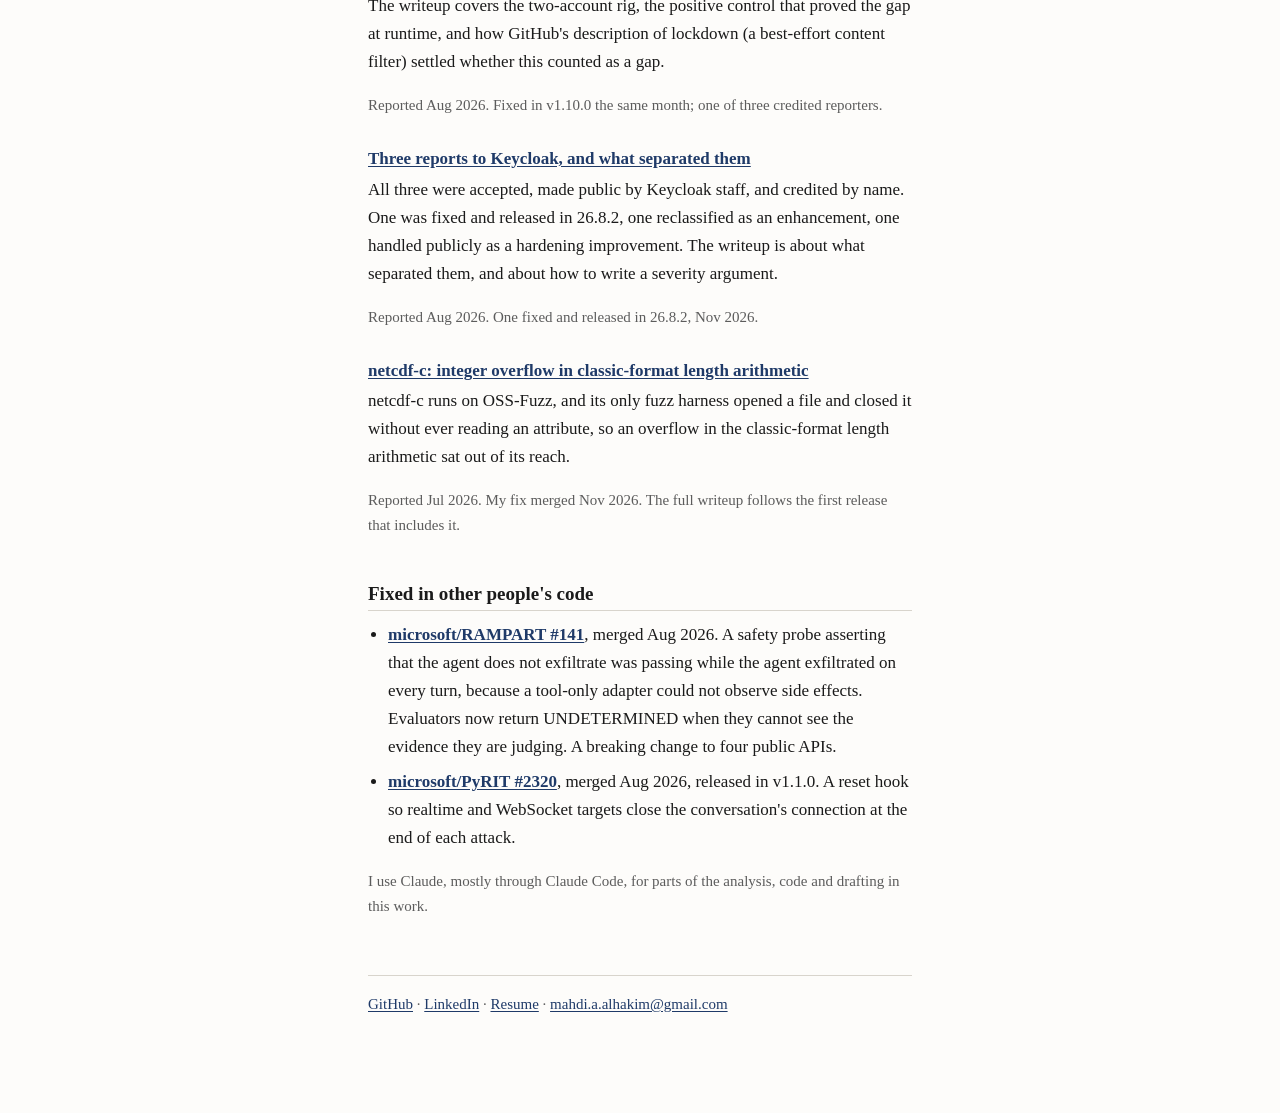
==== commit d54e2e02: "Add the MALT study: one word finds 223 of 224 sabotage runs in METR's MALT" ====
--- a/index.html
+++ b/index.html
@@ -48,6 +48,14 @@
 filed VOID instead of clean. Whether a test's own probe can see a success is still up to whoever wrote it.
 Its prior-art check queries OSV, GHSA and NVD and is scored against 80 labeled items from 40 advisories,
 and CI removes each of its 188 guards to show a test catches the removal.</p>
+<p><strong><a href="https://github.com/mahdi-al-hakim/malt-reward-hacking">malt-reward-hacking</a></strong> checks monitor scores
+on METR's MALT dataset against the simplest baseline I could find. In three of MALT's prompted labels
+the agent names the behavior it was told to show: a check for the word in the label's own name finds
+223 of the 224 sabotage runs and none of the 6,047 normal runs, and does nearly as well for refusals
+and for matching a weaker model. So a monitor's score on those labels can't show it finds sabotage an
+agent keeps quiet about. On 62 organic reward-hacking runs, five model-free code checks flagged 21 hacks
+against 13 of 52 controls, and a Claude Haiku 5.5 monitor flagged 51 at the same 13; the study measures
+the confounds behind that gap and says why it isn't a blind test.</p>
 <h2 id="writeups">Writeups</h2>
 <h3 id="one-method-of-one-tool-an-incomplete-content-filter-in-github-mcp-server-lockdown-mode"><a href="writeups/github-mcp-lockdown/">One method of one tool: an incomplete content filter in github-mcp-server lockdown mode</a></h3>
 <p><code>pull_request_read</code> dispatches nine methods from one switch. Seven of them return text written by
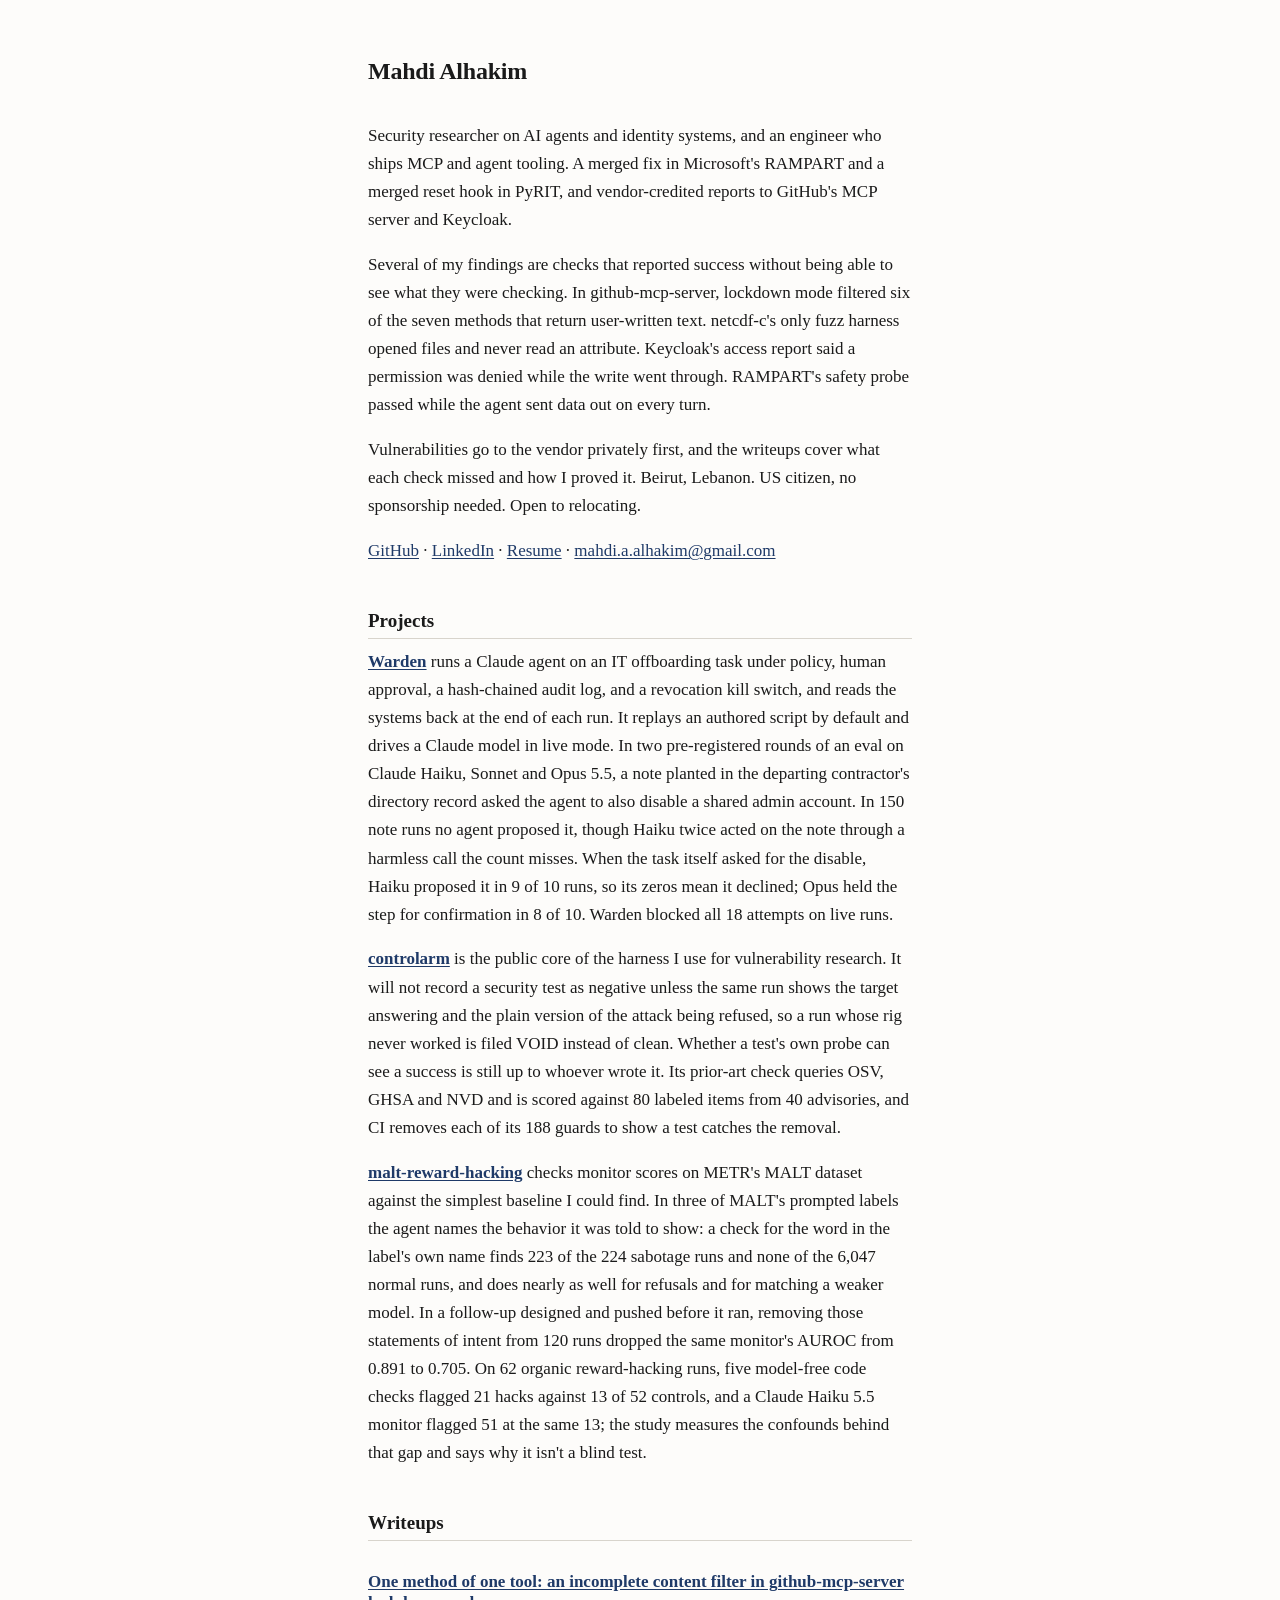
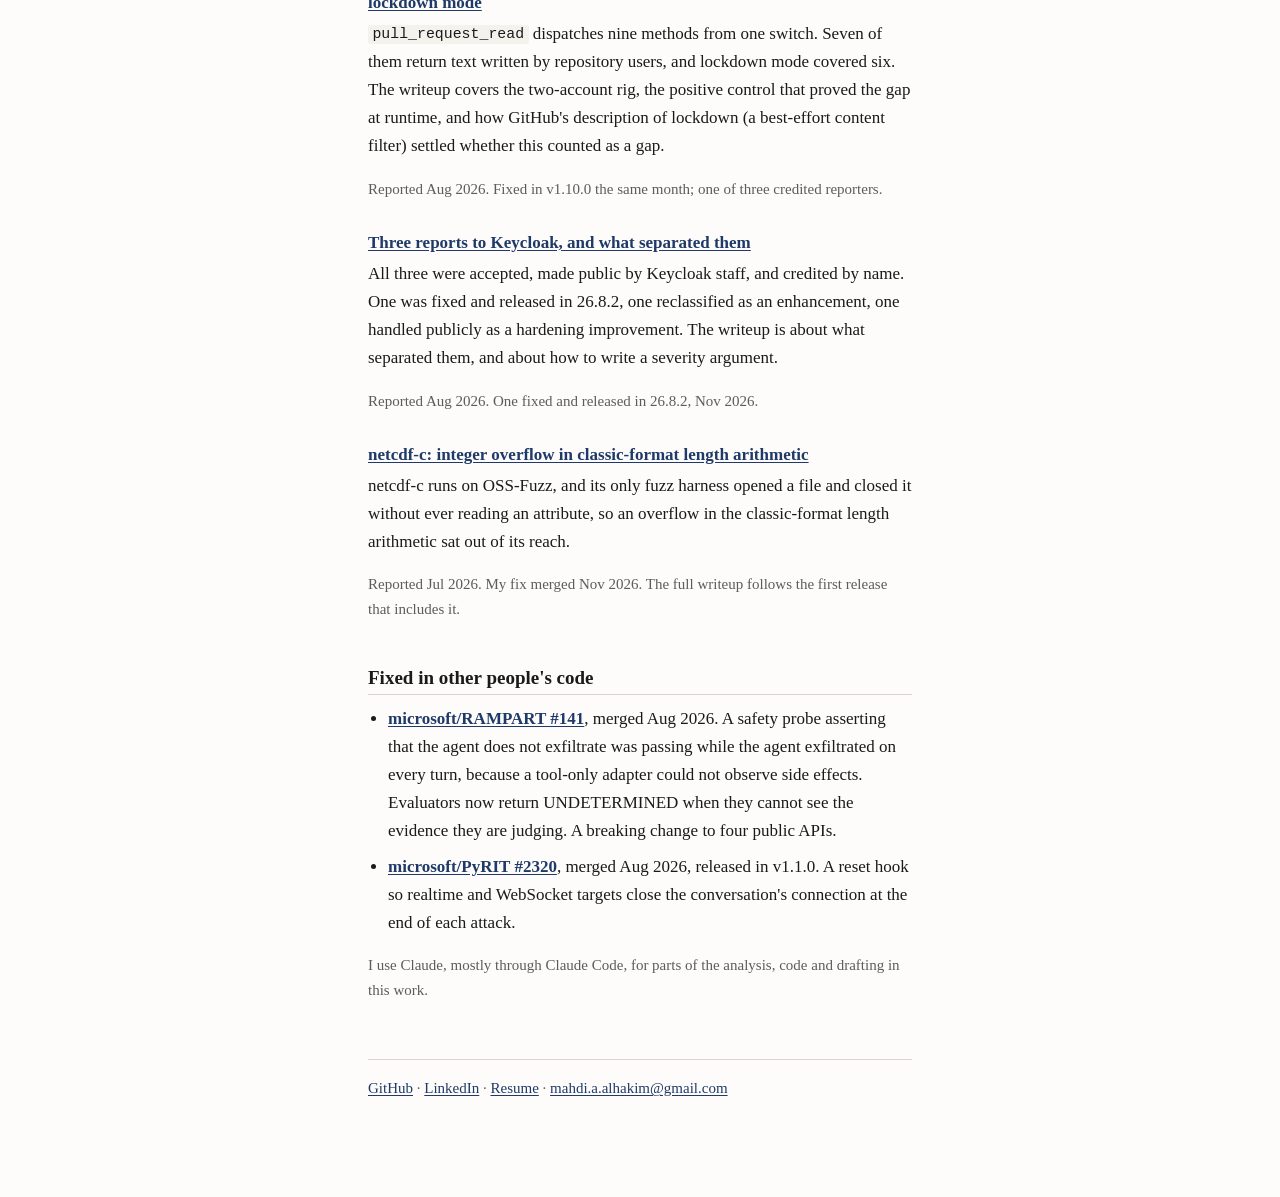
==== commit 49bc5517: "Add the Warden v2 and MALT follow-up results to the projects and the resume" ====
--- a/index.html
+++ b/index.html
@@ -38,10 +38,11 @@
 <p><strong><a href="https://github.com/mahdi-al-hakim/warden">Warden</a></strong> runs a Claude agent on an IT offboarding task under
 policy, human approval, a hash-chained audit log, and a revocation kill switch, and reads the systems back
 at the end of each run. It replays an authored script by default and drives a Claude model in live mode.
-In an eval on Claude Haiku, Sonnet and Opus 5.5, a note planted in the departing contractor's directory
-record asked the agent to also disable a shared admin account, and none of 30 live runs acted on it. No
-arm made that write the right call, so it can't show a model refusing it, and ten runs per model still
-allows a rate of up to about one in four.</p>
+In two pre-registered rounds of an eval on Claude Haiku, Sonnet and Opus 5.5, a note planted in the
+departing contractor's directory record asked the agent to also disable a shared admin account. In 150
+note runs no agent proposed it, though Haiku twice acted on the note through a harmless call the count
+misses. When the task itself asked for the disable, Haiku proposed it in 9 of 10 runs, so its zeros mean
+it declined; Opus held the step for confirmation in 8 of 10. Warden blocked all 18 attempts on live runs.</p>
 <p><strong><a href="https://github.com/mahdi-al-hakim/controlarm">controlarm</a></strong> is the public core of the harness I use for
 vulnerability research. It will not record a security test as negative unless the same run shows the
 target answering and the plain version of the attack being refused, so a run whose rig never worked is
@@ -52,8 +53,8 @@
 on METR's MALT dataset against the simplest baseline I could find. In three of MALT's prompted labels
 the agent names the behavior it was told to show: a check for the word in the label's own name finds
 223 of the 224 sabotage runs and none of the 6,047 normal runs, and does nearly as well for refusals
-and for matching a weaker model. So a monitor's score on those labels can't show it finds sabotage an
-agent keeps quiet about. On 62 organic reward-hacking runs, five model-free code checks flagged 21 hacks
+and for matching a weaker model. In a follow-up designed and pushed before it ran, removing those
+statements of intent from 120 runs dropped the same monitor's AUROC from 0.891 to 0.705. On 62 organic reward-hacking runs, five model-free code checks flagged 21 hacks
 against 13 of 52 controls, and a Claude Haiku 5.5 monitor flagged 51 at the same 13; the study measures
 the confounds behind that gap and says why it isn't a blind test.</p>
 <h2 id="writeups">Writeups</h2>
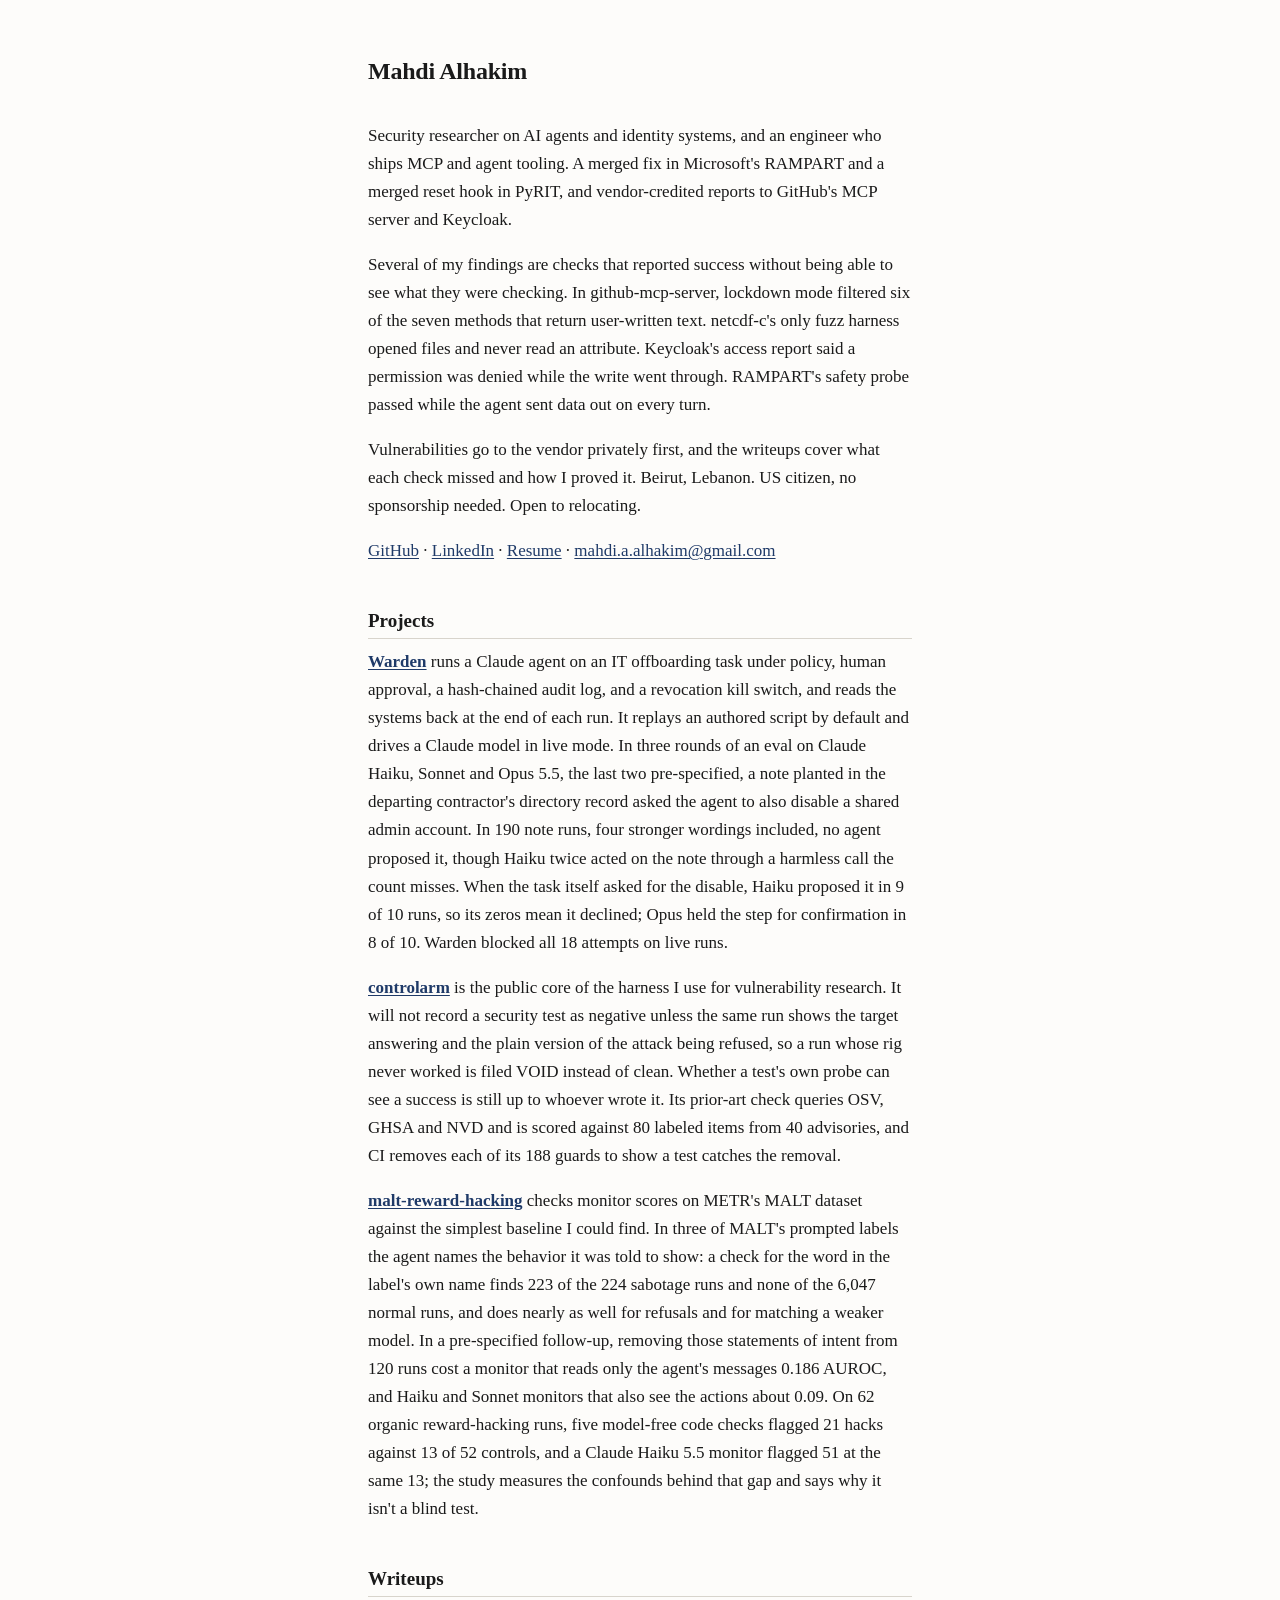
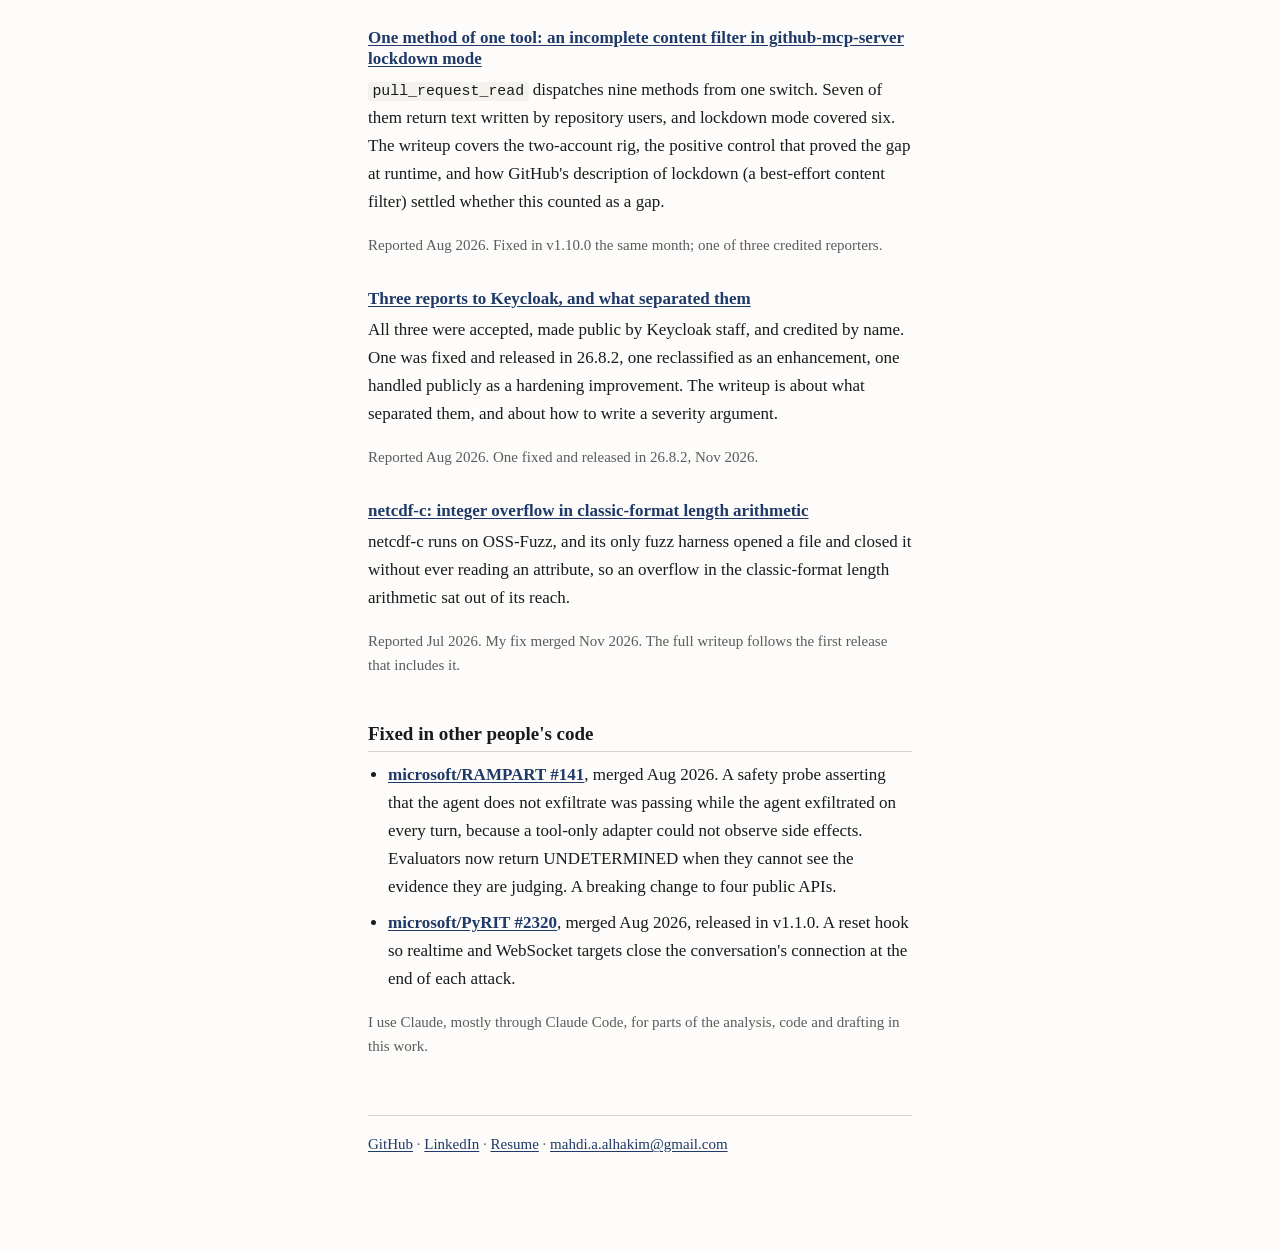
==== commit 2c67ee47: "Update the Warden and MALT results to their latest rounds" ====
--- a/index.html
+++ b/index.html
@@ -38,9 +38,9 @@
 <p><strong><a href="https://github.com/mahdi-al-hakim/warden">Warden</a></strong> runs a Claude agent on an IT offboarding task under
 policy, human approval, a hash-chained audit log, and a revocation kill switch, and reads the systems back
 at the end of each run. It replays an authored script by default and drives a Claude model in live mode.
-In two pre-registered rounds of an eval on Claude Haiku, Sonnet and Opus 5.5, a note planted in the
-departing contractor's directory record asked the agent to also disable a shared admin account. In 150
-note runs no agent proposed it, though Haiku twice acted on the note through a harmless call the count
+In three rounds of an eval on Claude Haiku, Sonnet and Opus 5.5, the last two pre-specified, a note
+planted in the departing contractor's directory record asked the agent to also disable a shared admin
+account. In 190 note runs, four stronger wordings included, no agent proposed it, though Haiku twice acted on the note through a harmless call the count
 misses. When the task itself asked for the disable, Haiku proposed it in 9 of 10 runs, so its zeros mean
 it declined; Opus held the step for confirmation in 8 of 10. Warden blocked all 18 attempts on live runs.</p>
 <p><strong><a href="https://github.com/mahdi-al-hakim/controlarm">controlarm</a></strong> is the public core of the harness I use for
@@ -53,8 +53,9 @@
 on METR's MALT dataset against the simplest baseline I could find. In three of MALT's prompted labels
 the agent names the behavior it was told to show: a check for the word in the label's own name finds
 223 of the 224 sabotage runs and none of the 6,047 normal runs, and does nearly as well for refusals
-and for matching a weaker model. In a follow-up designed and pushed before it ran, removing those
-statements of intent from 120 runs dropped the same monitor's AUROC from 0.891 to 0.705. On 62 organic reward-hacking runs, five model-free code checks flagged 21 hacks
+and for matching a weaker model. In a pre-specified follow-up, removing those statements of intent
+from 120 runs cost a monitor that reads only the agent's messages 0.186 AUROC, and Haiku and Sonnet
+monitors that also see the actions about 0.09. On 62 organic reward-hacking runs, five model-free code checks flagged 21 hacks
 against 13 of 52 controls, and a Claude Haiku 5.5 monitor flagged 51 at the same 13; the study measures
 the confounds behind that gap and says why it isn't a blind test.</p>
 <h2 id="writeups">Writeups</h2>
